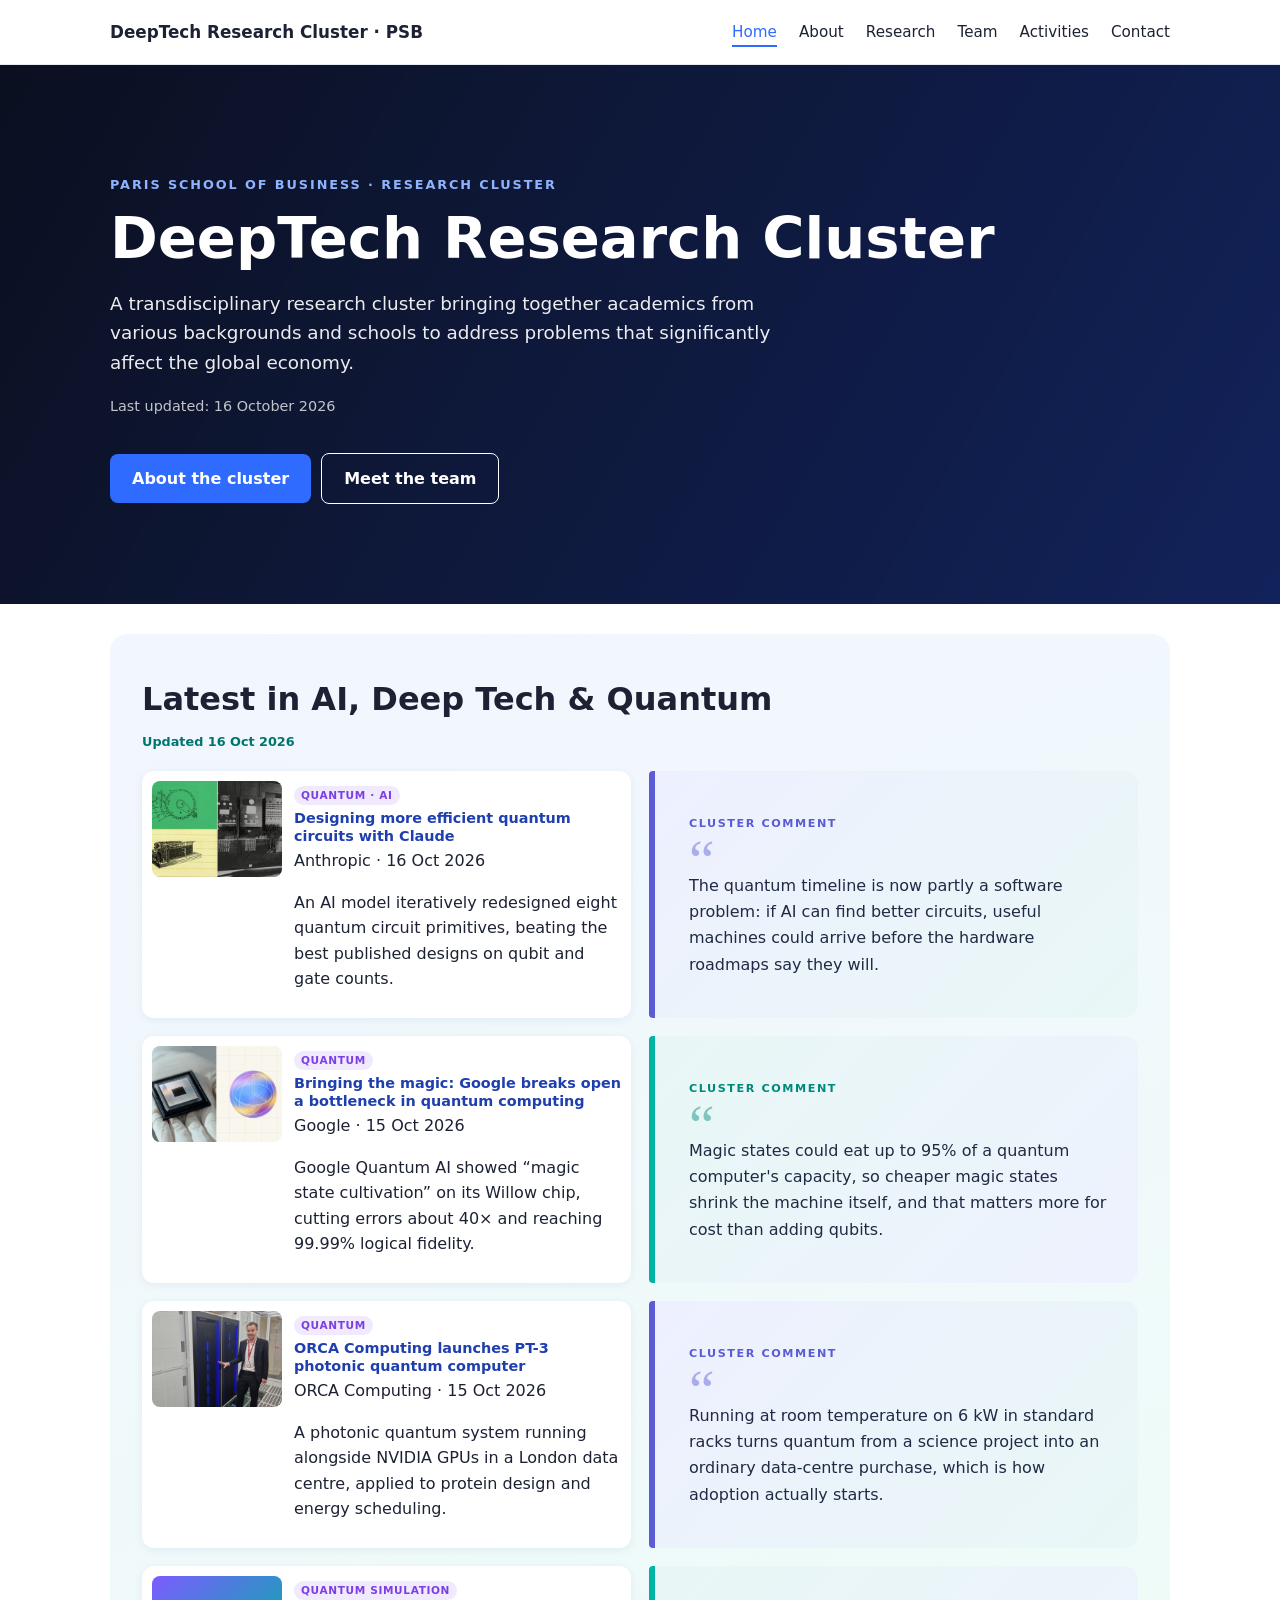
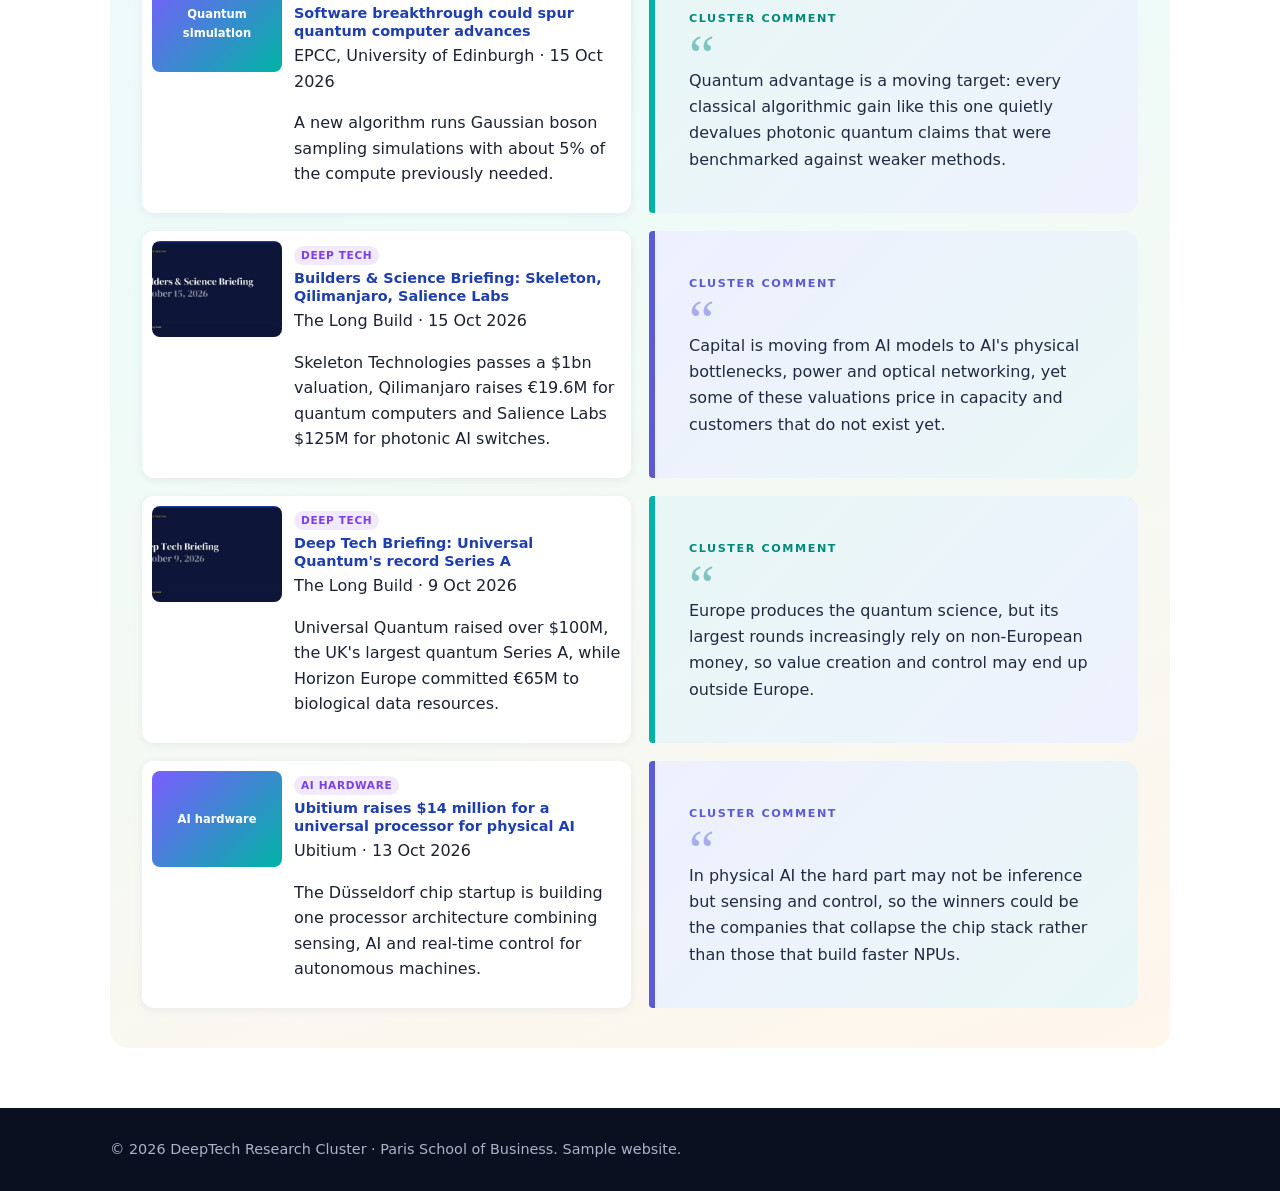
==== index.html @ eb5bcaa4 "Cluster Comments: one-sentence insights" ====
<!doctype html><html lang="en"><head><meta charset="utf-8"><meta name="viewport" content="width=device-width,initial-scale=1">
<title>DeepTech Research Cluster · Paris School of Business</title><meta name="description" content="DeepTech is a transdisciplinary research cluster at Paris School of Business focused on Computational Intelligence and Business Intelligence.">
<link rel="stylesheet" href="style.css?v=2"></head><body>
<header><nav class="wrap"><a href="index.html"><span class="brand">DeepTech Research Cluster · PSB</span></a><ul><li><a href="index.html" class="active" aria-current="page">Home</a></li><li><a href="about.html">About</a></li><li><a href="research.html">Research</a></li><li><a href="team.html">Team</a></li><li><a href="activities.html">Activities</a></li><li><a href="contact.html">Contact</a></li></ul></nav></header><section class="hero"><div class="wrap"><div class="eyebrow">Paris School of Business · Research Cluster</div><h1>DeepTech Research Cluster</h1>
<p>A transdisciplinary research cluster bringing together academics from various backgrounds and schools to address problems that significantly affect the global economy.</p>
<p class="updated">Last updated: 16 October 2026</p>
<a class="btn" href="about.html">About the cluster</a><a class="btn alt" href="team.html">Meet the team</a></div></section><div class="wrap"><main><section id="news" class="newsfull"><div><h2>Latest in AI, Deep Tech &amp; Quantum</h2><p class="side-updated">Updated 16 Oct 2026</p><div class="news-row"><div class="news-left"><a class="newscard" href="https://www.anthropic.com/research/designing-efficient-quantum-circuits" target="_blank" rel="noopener"><img class="thumb" src="assets/news/n1.jpg" alt="" loading="lazy"><div><span class="pill">Quantum · AI</span><h4>Designing more efficient quantum circuits with Claude</h4><div class="meta">Anthropic · 16 Oct 2026</div><p>An AI model iteratively redesigned eight quantum circuit primitives, beating the best published designs on qubit and gate counts.</p></div></a></div><div class="take"><span class="take-sign">Cluster Comment</span><span class="qmark">&ldquo;</span><p>The quantum timeline is now partly a software problem: if AI can find better circuits, useful machines could arrive before the hardware roadmaps say they will.</p></div></div><div class="news-row"><div class="news-left"><a class="newscard" href="https://blog.google/innovation-and-ai/models-and-research/quantum-computing/magic-state-cultivation-quantum-computing/" target="_blank" rel="noopener"><img class="thumb" src="assets/news/n2.jpg" alt="" loading="lazy"><div><span class="pill">Quantum</span><h4>Bringing the magic: Google breaks open a bottleneck in quantum computing</h4><div class="meta">Google · 15 Oct 2026</div><p>Google Quantum AI showed “magic state cultivation” on its Willow chip, cutting errors about 40× and reaching 99.99% logical fidelity.</p></div></a></div><div class="take"><span class="take-sign">Cluster Comment</span><span class="qmark">&ldquo;</span><p>Magic states could eat up to 95% of a quantum computer's capacity, so cheaper magic states shrink the machine itself, and that matters more for cost than adding qubits.</p></div></div><div class="news-row"><div class="news-left"><a class="newscard" href="https://orcacomputing.com/orca-computing-launches-pt-3-the-first-quantum-computer-built-for-commercial-quantum-advantage/" target="_blank" rel="noopener"><img class="thumb" src="assets/news/n3.jpg" alt="" loading="lazy"><div><span class="pill">Quantum</span><h4>ORCA Computing launches PT-3 photonic quantum computer</h4><div class="meta">ORCA Computing · 15 Oct 2026</div><p>A photonic quantum system running alongside NVIDIA GPUs in a London data centre, applied to protein design and energy scheduling.</p></div></a></div><div class="take"><span class="take-sign">Cluster Comment</span><span class="qmark">&ldquo;</span><p>Running at room temperature on 6 kW in standard racks turns quantum from a science project into an ordinary data-centre purchase, which is how adoption actually starts.</p></div></div><div class="news-row"><div class="news-left"><a class="newscard" href="https://www.epcc.ed.ac.uk/whats-happening/articles/software-breakthrough-could-spur-quantum-computer-advances" target="_blank" rel="noopener"><div class="thumb tagthumb">Quantum simulation</div><div><span class="pill">Quantum simulation</span><h4>Software breakthrough could spur quantum computer advances</h4><div class="meta">EPCC, University of Edinburgh · 15 Oct 2026</div><p>A new algorithm runs Gaussian boson sampling simulations with about 5% of the compute previously needed.</p></div></a></div><div class="take"><span class="take-sign">Cluster Comment</span><span class="qmark">&ldquo;</span><p>Quantum advantage is a moving target: every classical algorithmic gain like this one quietly devalues photonic quantum claims that were benchmarked against weaker methods.</p></div></div><div class="news-row"><div class="news-left"><a class="newscard" href="https://thelongbuild.eu/briefings/2026/10/15/builders-science-briefing" target="_blank" rel="noopener"><img class="thumb" src="assets/news/n5.jpg" alt="" loading="lazy"><div><span class="pill">Deep Tech</span><h4>Builders &amp; Science Briefing: Skeleton, Qilimanjaro, Salience Labs</h4><div class="meta">The Long Build · 15 Oct 2026</div><p>Skeleton Technologies passes a $1bn valuation, Qilimanjaro raises €19.6M for quantum computers and Salience Labs $125M for photonic AI switches.</p></div></a></div><div class="take"><span class="take-sign">Cluster Comment</span><span class="qmark">&ldquo;</span><p>Capital is moving from AI models to AI's physical bottlenecks, power and optical networking, yet some of these valuations price in capacity and customers that do not exist yet.</p></div></div><div class="news-row"><div class="news-left"><a class="newscard" href="https://thelongbuild.eu/briefings/2026/10/09/deep-tech-briefing" target="_blank" rel="noopener"><img class="thumb" src="assets/news/n6.jpg" alt="" loading="lazy"><div><span class="pill">Deep Tech</span><h4>Deep Tech Briefing: Universal Quantum's record Series A</h4><div class="meta">The Long Build · 9 Oct 2026</div><p>Universal Quantum raised over $100M, the UK's largest quantum Series A, while Horizon Europe committed €65M to biological data resources.</p></div></a></div><div class="take"><span class="take-sign">Cluster Comment</span><span class="qmark">&ldquo;</span><p>Europe produces the quantum science, but its largest rounds increasingly rely on non-European money, so value creation and control may end up outside Europe.</p></div></div><div class="news-row"><div class="news-left"><a class="newscard" href="https://www.ubitium.com/ubitium-raises-14-million-to-build-the-first-universal-processor-for-physical-ai/" target="_blank" rel="noopener"><div class="thumb tagthumb">AI hardware</div><div><span class="pill">AI hardware</span><h4>Ubitium raises $14 million for a universal processor for physical AI</h4><div class="meta">Ubitium · 13 Oct 2026</div><p>The Düsseldorf chip startup is building one processor architecture combining sensing, AI and real-time control for autonomous machines.</p></div></a></div><div class="take"><span class="take-sign">Cluster Comment</span><span class="qmark">&ldquo;</span><p>In physical AI the hard part may not be inference but sensing and control, so the winners could be the companies that collapse the chip stack rather than those that build faster NPUs.</p></div></div></div></section></main></div><footer><div class="wrap">© 2026 DeepTech Research Cluster · Paris School of Business. Sample website.</div></footer></body></html>
---- style.css ----
:root{--bg:#0b1020;--fg:#1c2233;--accent:#2f6bff;--accent2:#00b3a4;--muted:#5b6478;--card:#fff;--soft:#f3f6fb}
*{box-sizing:border-box}body{margin:0;font-family:Inter,system-ui,-apple-system,Segoe UI,Roboto,sans-serif;color:var(--fg);line-height:1.6;background:#fff}
a{color:var(--accent)}.wrap{max-width:1100px;margin:auto;padding:0 20px}
header{position:sticky;top:0;background:rgba(255,255,255,.95);backdrop-filter:blur(6px);border-bottom:1px solid #e6eaf2;z-index:10}
nav{display:flex;align-items:center;justify-content:space-between;height:64px}nav img{height:42px}
nav ul{display:flex;gap:22px;list-style:none;margin:0;padding:0}nav ul a{text-decoration:none;color:var(--fg);font-weight:500;font-size:.95rem}nav ul a:hover{color:var(--accent)}
.hero{background:linear-gradient(120deg,rgba(11,16,32,.88),rgba(20,40,110,.75)),#0b1020;color:#fff;padding:110px 0 100px}
.hero h1{font-size:clamp(2.2rem,5vw,3.6rem);margin:.2em 0;line-height:1.1}.hero p{max-width:680px;font-size:1.15rem;opacity:.92}
.eyebrow{text-transform:uppercase;letter-spacing:.15em;font-size:.8rem;color:#8fb3ff;font-weight:600}
.btn{display:inline-block;margin-top:20px;margin-right:10px;padding:12px 22px;border-radius:8px;background:var(--accent);color:#fff;text-decoration:none;font-weight:600}.btn.alt{background:transparent;border:1px solid #fff}
section{padding:80px 0}section.soft{background:var(--soft)}h2{font-size:2rem;margin:0 0 .4em}.lead{color:var(--muted);max-width:760px}
.grid{display:grid;gap:22px;grid-template-columns:repeat(auto-fit,minmax(260px,1fr));margin-top:30px}
.card{background:var(--card);border:1px solid #e6eaf2;border-radius:14px;padding:24px;box-shadow:0 2px 10px rgba(20,30,60,.04)}
.card h3{margin-top:0}.track{border-top:4px solid var(--accent)}.track.b{border-top-color:var(--accent2)}
.tags{display:flex;flex-wrap:wrap;gap:8px;margin-top:10px}.tags span{background:#eef3ff;color:#2848a8;padding:4px 10px;border-radius:99px;font-size:.85rem}.track.b .tags span{background:#e3f7f5;color:#00756b}
.person .role{color:var(--accent);font-weight:600;font-size:.92rem;margin:-6px 0 8px}.person p{font-size:.93rem;color:#3a4256;margin:0}
.avatar{width:54px;height:54px;border-radius:50%;background:linear-gradient(135deg,var(--accent),var(--accent2));color:#fff;display:grid;place-items:center;font-weight:700;margin-bottom:12px}
.ph{background:#fff7e0;border:1px dashed #e0a800;color:#7a5a00;padding:2px 8px;border-radius:6px;font-size:.85rem;font-weight:600}
.ph-box{background:#fffbea;border:1px dashed #e0a800;border-radius:14px;padding:24px}
footer{background:var(--bg);color:#aab3c8;padding:30px 0;font-size:.9rem}
@media(max-width:800px){nav ul{display:none}.hero{padding:70px 0}}

.layout{display:grid;grid-template-columns:minmax(0,1fr) 320px;gap:36px;align-items:start}
main section{padding:56px 0}main section.soft{background:none}main .grid{grid-template-columns:repeat(auto-fit,minmax(230px,1fr))}
.sidebar{position:sticky;top:84px;margin-top:56px}.side-inner{background:var(--bg);color:#dfe6f5;border-radius:14px;padding:22px;max-height:calc(100vh - 110px);overflow:auto}
.sidebar h2{font-size:1.15rem;color:#fff;border-bottom:2px solid var(--accent2);padding-bottom:10px}.news{list-style:none;padding:0;margin:0}
.news li{padding:12px 0;border-bottom:1px solid #263050}.news a{color:#8fb3ff;font-weight:600;text-decoration:none;font-size:.95rem}.news a:hover{text-decoration:underline}
.news .meta{font-size:.78rem;color:#7f8aa6;margin:3px 0}.news p{font-size:.85rem;margin:0;color:#c3cbe0}.note{font-size:.75rem;color:#7f8aa6}
@media(max-width:960px){.layout{grid-template-columns:1fr}.sidebar{position:static;margin:0 0 40px}.side-inner{max-height:none}}
.brand{font-weight:700;font-size:1.05rem;color:var(--fg)}nav a{text-decoration:none}
.hero .updated{font-size:.9rem;opacity:.75;margin-top:14px}.side-updated{font-size:.8rem;color:#8fe0d6;margin:-6px 0 6px;font-weight:600}.news .meta{color:#a9b4cf;font-weight:600}
nav ul a.active{color:var(--accent);border-bottom:2px solid var(--accent);padding-bottom:4px}.hero.small{padding:60px 0 50px}.hero.small h1{font-size:clamp(1.8rem,4vw,2.6rem)}a.card.link{text-decoration:none;color:inherit}a.card.link:hover{border-color:var(--accent)}

.home-layout{display:grid;grid-template-columns:minmax(0,1fr) 440px;gap:40px;align-items:start;padding-left:max(20px,calc((100vw - 1100px)/2))}
.home-layout .sidebar{margin-top:0;top:64px}.home-layout .side-inner{border-radius:0 0 0 18px;max-height:calc(100vh - 64px)}
.side-inner{background:linear-gradient(160deg,#f2f6ff,#eefbf8 60%,#fff6ec);color:var(--fg);border-left:1px solid #e1e7f3;padding:26px 24px}
.sidebar h2{color:#1c2233;border-bottom:3px solid;border-image:linear-gradient(90deg,var(--accent),var(--accent2),#ff8a3d) 1}
.side-updated{color:#00756b}.news li{border-bottom:none;padding:7px 0}
.newscard{display:grid;grid-template-columns:96px 1fr;gap:12px;background:#fff;border-radius:12px;padding:10px;box-shadow:0 2px 8px rgba(30,50,110,.07);text-decoration:none!important;color:inherit!important;transition:transform .15s}
.newscard:hover{transform:translateY(-2px);box-shadow:0 6px 16px rgba(30,50,110,.12)}
.thumb{width:96px;height:72px;object-fit:cover;border-radius:8px}.tagthumb{display:grid;place-items:center;text-align:center;font-size:.72rem;font-weight:700;color:#fff;background:linear-gradient(135deg,#7b5cff,#00b3a4);padding:4px}
.news li:nth-child(odd) .tagthumb{background:linear-gradient(135deg,#ff8a3d,#ff4f7b)}
.newscard h4{margin:2px 0;font-size:.9rem;line-height:1.3;color:#1f3fae}.news .meta{color:#5b6478;font-size:.76rem}.news p{color:#3a4256;font-size:.82rem}
.pill{display:inline-block;font-size:.66rem;font-weight:700;text-transform:uppercase;letter-spacing:.06em;color:#7b3fe4;background:#f1eaff;padding:1px 7px;border-radius:99px}
.photo{width:84px;height:84px;border-radius:50%;object-fit:cover;margin-bottom:12px;border:3px solid #eef3ff}
.person .inst{color:var(--muted);font-size:.9rem}.person .email{display:inline-block;margin-top:8px;font-size:.88rem}
@media(max-width:960px){.home-layout{grid-template-columns:1fr;padding:0 20px}.home-layout .side-inner{border-radius:14px}}
#vision{padding-top:10px}.pillars{display:grid;grid-template-columns:repeat(auto-fit,minmax(200px,1fr));gap:18px;margin-top:26px}
.pillar{background:linear-gradient(160deg,#fff,#f4f7ff);border:1px solid #e3e9f6;border-radius:14px;padding:20px;position:relative;overflow:hidden}
.pillar:before{content:"";position:absolute;left:0;top:0;height:4px;width:100%;background:linear-gradient(90deg,var(--accent),var(--accent2))}
.pillar:nth-child(2):before{background:linear-gradient(90deg,var(--accent2),#7bd88f)}.pillar:nth-child(3):before{background:linear-gradient(90deg,#7b5cff,var(--accent))}.pillar:nth-child(4):before{background:linear-gradient(90deg,#ff8a3d,#ff4f7b)}
.ico{display:grid;place-items:center;width:42px;height:42px;border-radius:12px;background:#eef3ff;color:var(--accent);font-size:1.3rem;margin-bottom:10px}
.pillar h4{margin:0 0 6px;font-size:1rem}.pillar p{margin:0;font-size:.9rem;color:#4a5368}

.pillars{grid-template-columns:repeat(4,1fr);gap:14px}.pillar{padding:16px}.ico{width:34px;height:34px;font-size:1.05rem;margin-bottom:8px}.pillar p{font-size:.85rem}
.newsfull{background:linear-gradient(160deg,#f2f6ff,#eefbf8 55%,#fff6ec);border-radius:18px;padding:40px 32px!important;margin:30px 0 60px}
.news-row{display:grid;grid-template-columns:1fr 1fr;gap:18px;margin-top:18px;align-items:stretch}
.news-left .newscard{height:100%;grid-template-columns:130px 1fr}.news-left .thumb{width:130px;height:96px}
.take{background:#fff;border-left:4px solid #ff8a3d;border-radius:12px;padding:16px 18px;box-shadow:0 2px 8px rgba(30,50,110,.06)}
.news-row:nth-child(even) .take{border-left-color:var(--accent2)}
.take-label{display:inline-block;font-size:.7rem;font-weight:700;text-transform:uppercase;letter-spacing:.06em;color:#c25a12;background:#fff1e6;padding:2px 8px;border-radius:99px}
.take p{margin:8px 0 0;font-size:.9rem;font-style:italic;color:#3a4256}
@media(max-width:900px){.pillars{grid-template-columns:1fr 1fr}.news-row{grid-template-columns:1fr}.newsfull{padding:28px 16px!important}}
@media(max-width:520px){.pillars{grid-template-columns:1fr}.news-left .newscard{grid-template-columns:90px 1fr}.news-left .thumb{width:90px;height:70px}}

.take{position:relative;background:linear-gradient(150deg,#12204f,#1b3a8f);color:#e8eeff;border-left:none;border-radius:14px;padding:22px 22px 18px 26px;box-shadow:0 6px 18px rgba(18,32,79,.25);overflow:hidden}
.news-row:nth-child(even) .take{background:linear-gradient(150deg,#0f3d4a,#13707a)}
.take:before{content:"\201C";position:absolute;right:14px;top:-18px;font-size:7rem;font-family:Georgia,serif;color:rgba(255,255,255,.14);line-height:1}
.take-badge{display:inline-flex;align-items:center;gap:8px;font-size:.72rem;font-weight:700;text-transform:uppercase;letter-spacing:.07em;color:#ffd3a8}
.take-badge .dot{display:grid;place-items:center;width:24px;height:24px;border-radius:50%;background:linear-gradient(135deg,#ff8a3d,#ff4f7b);color:#fff;font-size:.62rem;letter-spacing:0}
.take p{color:#e8eeff;font-family:Georgia,"Times New Roman",serif;font-size:.95rem;line-height:1.55;position:relative}

.take,.news-row:nth-child(even) .take{background:linear-gradient(135deg,#eef0ff,#e9f7f6);color:#26304a;border-left:6px solid #5b5bd6;border-radius:4px 14px 14px 4px;box-shadow:none;padding:26px 30px 22px 34px;display:flex;flex-direction:column;justify-content:center}
.news-row:nth-child(even) .take{border-left-color:var(--accent2);background:linear-gradient(135deg,#e8f7f5,#eef2ff)}
.take:before{content:none}
.qmark{font-family:Georgia,serif;font-size:3.6rem;line-height:.6;color:#5b5bd6;opacity:.45;height:24px;margin-bottom:6px}
.news-row:nth-child(even) .qmark,.news-row:nth-child(even) .take-sign{color:#00897b}
.take p{color:#26304a;font-family:Georgia,"Times New Roman",serif;font-style:italic;font-size:1.05rem;line-height:1.6;margin:0}
.take-sign{margin-top:12px;font-size:.7rem;font-weight:700;letter-spacing:.14em;text-transform:uppercase;color:#5b5bd6}
.take-sign{margin:0 0 10px}
.take p{font-family:Inter,system-ui,-apple-system,Segoe UI,Roboto,sans-serif !important;font-style:normal !important;font-size:1rem !important;line-height:1.65 !important;color:#1f2a44 !important;font-weight:450}
.take p{font-style:normal}
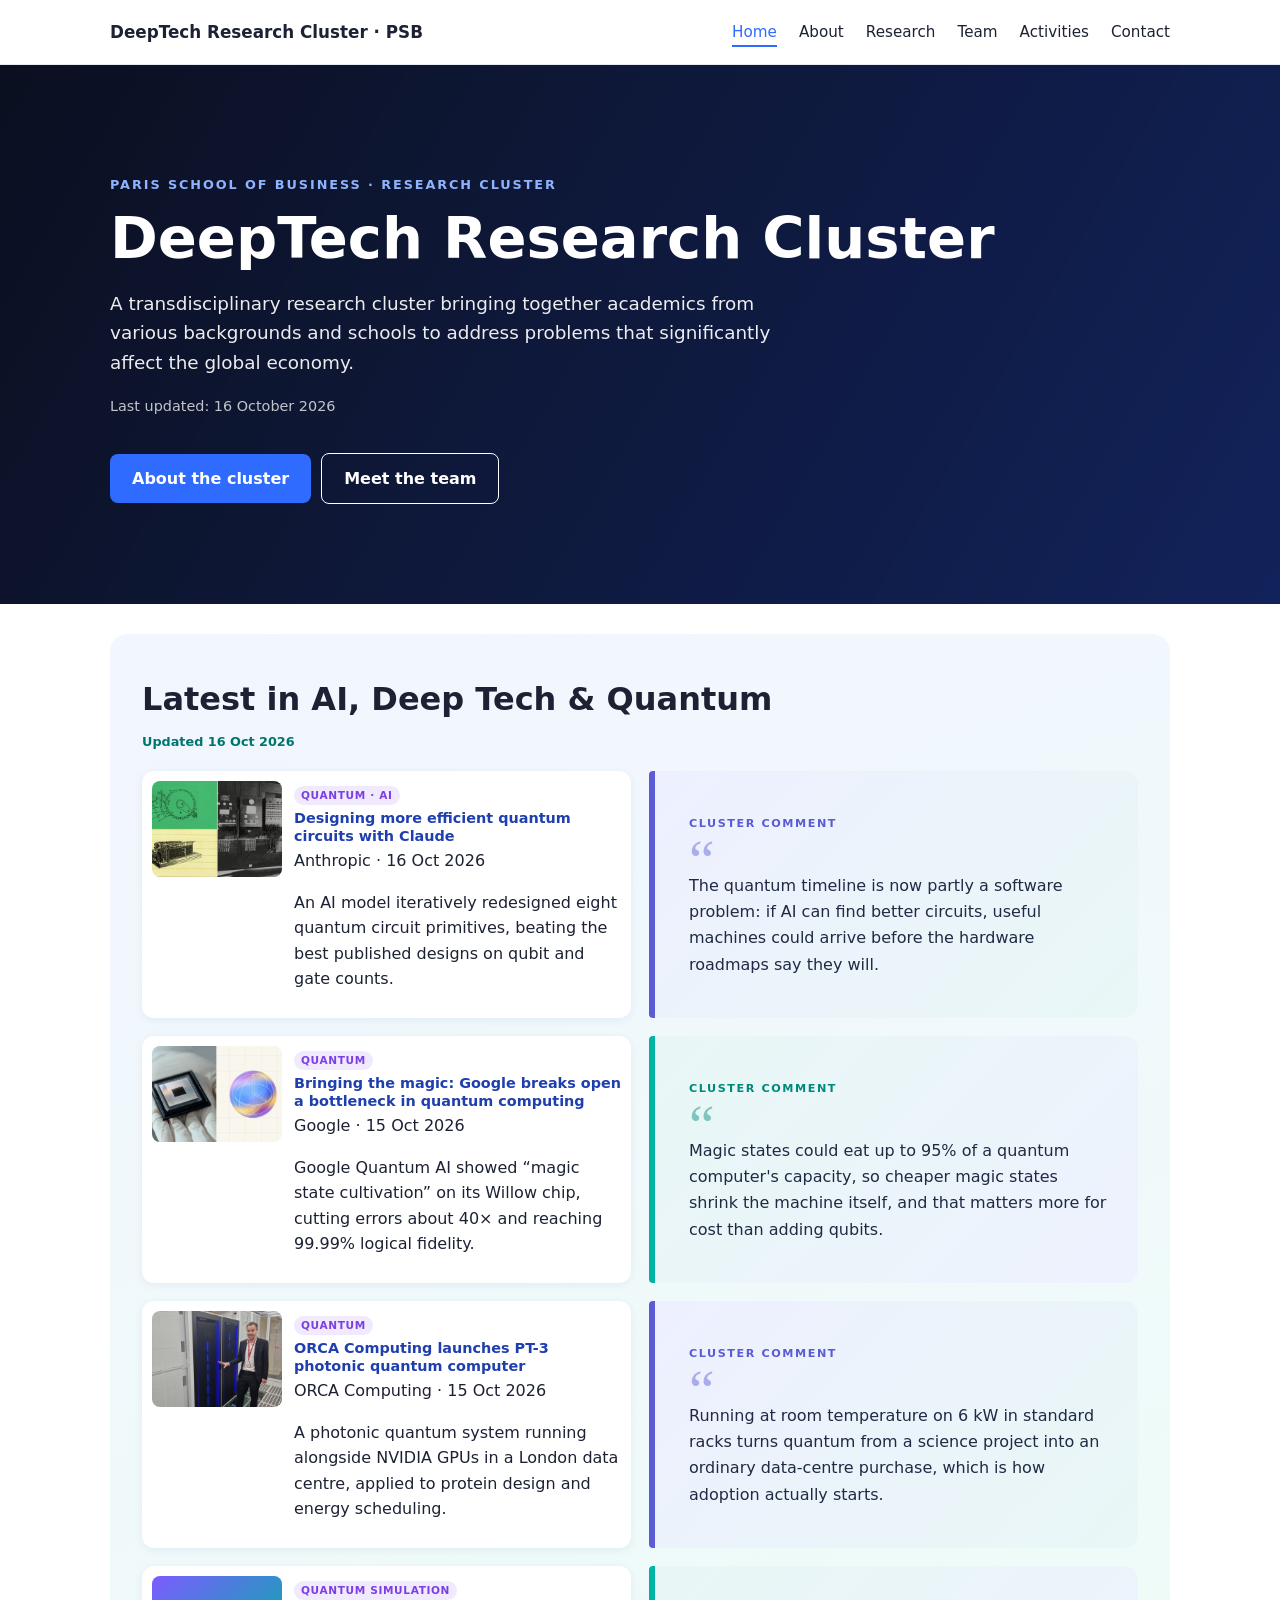
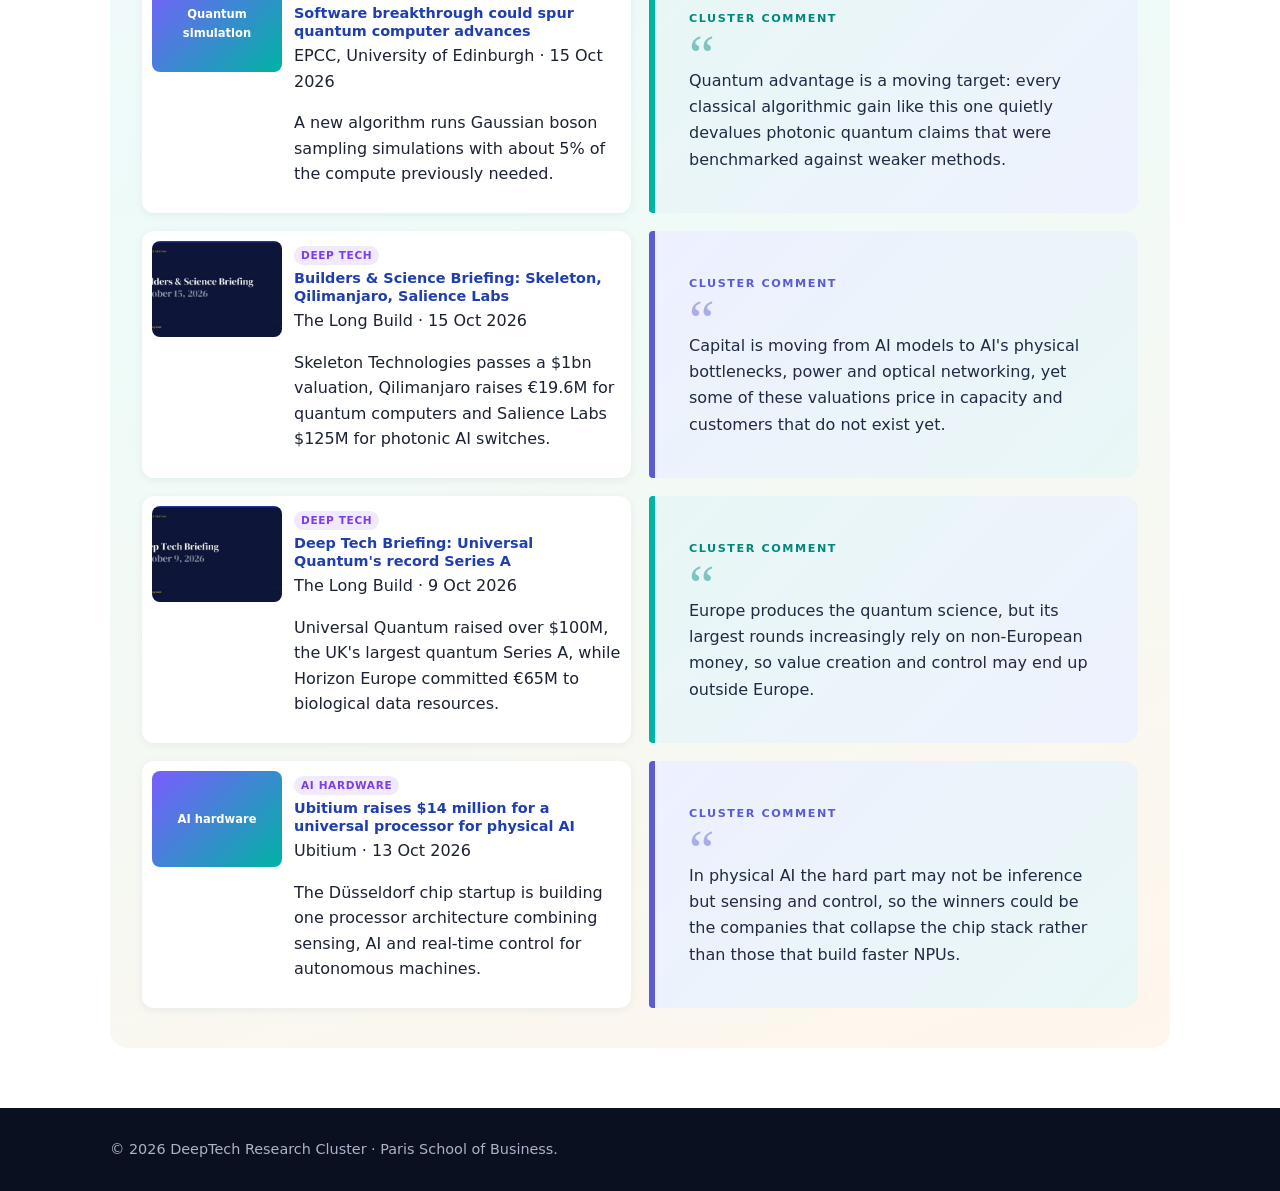
==== commit e5c95ea8: "Remove sample label" ====
--- a/index.html
+++ b/index.html
@@ -4,4 +4,4 @@
 <header><nav class="wrap"><a href="index.html"><span class="brand">DeepTech Research Cluster · PSB</span></a><ul><li><a href="index.html" class="active" aria-current="page">Home</a></li><li><a href="about.html">About</a></li><li><a href="research.html">Research</a></li><li><a href="team.html">Team</a></li><li><a href="activities.html">Activities</a></li><li><a href="contact.html">Contact</a></li></ul></nav></header><section class="hero"><div class="wrap"><div class="eyebrow">Paris School of Business · Research Cluster</div><h1>DeepTech Research Cluster</h1>
 <p>A transdisciplinary research cluster bringing together academics from various backgrounds and schools to address problems that significantly affect the global economy.</p>
 <p class="updated">Last updated: 16 October 2026</p>
-<a class="btn" href="about.html">About the cluster</a><a class="btn alt" href="team.html">Meet the team</a></div></section><div class="wrap"><main><section id="news" class="newsfull"><div><h2>Latest in AI, Deep Tech &amp; Quantum</h2><p class="side-updated">Updated 16 Oct 2026</p><div class="news-row"><div class="news-left"><a class="newscard" href="https://www.anthropic.com/research/designing-efficient-quantum-circuits" target="_blank" rel="noopener"><img class="thumb" src="assets/news/n1.jpg" alt="" loading="lazy"><div><span class="pill">Quantum · AI</span><h4>Designing more efficient quantum circuits with Claude</h4><div class="meta">Anthropic · 16 Oct 2026</div><p>An AI model iteratively redesigned eight quantum circuit primitives, beating the best published designs on qubit and gate counts.</p></div></a></div><div class="take"><span class="take-sign">Cluster Comment</span><span class="qmark">&ldquo;</span><p>The quantum timeline is now partly a software problem: if AI can find better circuits, useful machines could arrive before the hardware roadmaps say they will.</p></div></div><div class="news-row"><div class="news-left"><a class="newscard" href="https://blog.google/innovation-and-ai/models-and-research/quantum-computing/magic-state-cultivation-quantum-computing/" target="_blank" rel="noopener"><img class="thumb" src="assets/news/n2.jpg" alt="" loading="lazy"><div><span class="pill">Quantum</span><h4>Bringing the magic: Google breaks open a bottleneck in quantum computing</h4><div class="meta">Google · 15 Oct 2026</div><p>Google Quantum AI showed “magic state cultivation” on its Willow chip, cutting errors about 40× and reaching 99.99% logical fidelity.</p></div></a></div><div class="take"><span class="take-sign">Cluster Comment</span><span class="qmark">&ldquo;</span><p>Magic states could eat up to 95% of a quantum computer's capacity, so cheaper magic states shrink the machine itself, and that matters more for cost than adding qubits.</p></div></div><div class="news-row"><div class="news-left"><a class="newscard" href="https://orcacomputing.com/orca-computing-launches-pt-3-the-first-quantum-computer-built-for-commercial-quantum-advantage/" target="_blank" rel="noopener"><img class="thumb" src="assets/news/n3.jpg" alt="" loading="lazy"><div><span class="pill">Quantum</span><h4>ORCA Computing launches PT-3 photonic quantum computer</h4><div class="meta">ORCA Computing · 15 Oct 2026</div><p>A photonic quantum system running alongside NVIDIA GPUs in a London data centre, applied to protein design and energy scheduling.</p></div></a></div><div class="take"><span class="take-sign">Cluster Comment</span><span class="qmark">&ldquo;</span><p>Running at room temperature on 6 kW in standard racks turns quantum from a science project into an ordinary data-centre purchase, which is how adoption actually starts.</p></div></div><div class="news-row"><div class="news-left"><a class="newscard" href="https://www.epcc.ed.ac.uk/whats-happening/articles/software-breakthrough-could-spur-quantum-computer-advances" target="_blank" rel="noopener"><div class="thumb tagthumb">Quantum simulation</div><div><span class="pill">Quantum simulation</span><h4>Software breakthrough could spur quantum computer advances</h4><div class="meta">EPCC, University of Edinburgh · 15 Oct 2026</div><p>A new algorithm runs Gaussian boson sampling simulations with about 5% of the compute previously needed.</p></div></a></div><div class="take"><span class="take-sign">Cluster Comment</span><span class="qmark">&ldquo;</span><p>Quantum advantage is a moving target: every classical algorithmic gain like this one quietly devalues photonic quantum claims that were benchmarked against weaker methods.</p></div></div><div class="news-row"><div class="news-left"><a class="newscard" href="https://thelongbuild.eu/briefings/2026/10/15/builders-science-briefing" target="_blank" rel="noopener"><img class="thumb" src="assets/news/n5.jpg" alt="" loading="lazy"><div><span class="pill">Deep Tech</span><h4>Builders &amp; Science Briefing: Skeleton, Qilimanjaro, Salience Labs</h4><div class="meta">The Long Build · 15 Oct 2026</div><p>Skeleton Technologies passes a $1bn valuation, Qilimanjaro raises €19.6M for quantum computers and Salience Labs $125M for photonic AI switches.</p></div></a></div><div class="take"><span class="take-sign">Cluster Comment</span><span class="qmark">&ldquo;</span><p>Capital is moving from AI models to AI's physical bottlenecks, power and optical networking, yet some of these valuations price in capacity and customers that do not exist yet.</p></div></div><div class="news-row"><div class="news-left"><a class="newscard" href="https://thelongbuild.eu/briefings/2026/10/09/deep-tech-briefing" target="_blank" rel="noopener"><img class="thumb" src="assets/news/n6.jpg" alt="" loading="lazy"><div><span class="pill">Deep Tech</span><h4>Deep Tech Briefing: Universal Quantum's record Series A</h4><div class="meta">The Long Build · 9 Oct 2026</div><p>Universal Quantum raised over $100M, the UK's largest quantum Series A, while Horizon Europe committed €65M to biological data resources.</p></div></a></div><div class="take"><span class="take-sign">Cluster Comment</span><span class="qmark">&ldquo;</span><p>Europe produces the quantum science, but its largest rounds increasingly rely on non-European money, so value creation and control may end up outside Europe.</p></div></div><div class="news-row"><div class="news-left"><a class="newscard" href="https://www.ubitium.com/ubitium-raises-14-million-to-build-the-first-universal-processor-for-physical-ai/" target="_blank" rel="noopener"><div class="thumb tagthumb">AI hardware</div><div><span class="pill">AI hardware</span><h4>Ubitium raises $14 million for a universal processor for physical AI</h4><div class="meta">Ubitium · 13 Oct 2026</div><p>The Düsseldorf chip startup is building one processor architecture combining sensing, AI and real-time control for autonomous machines.</p></div></a></div><div class="take"><span class="take-sign">Cluster Comment</span><span class="qmark">&ldquo;</span><p>In physical AI the hard part may not be inference but sensing and control, so the winners could be the companies that collapse the chip stack rather than those that build faster NPUs.</p></div></div></div></section></main></div><footer><div class="wrap">© 2026 DeepTech Research Cluster · Paris School of Business. Sample website.</div></footer></body></html>+<a class="btn" href="about.html">About the cluster</a><a class="btn alt" href="team.html">Meet the team</a></div></section><div class="wrap"><main><section id="news" class="newsfull"><div><h2>Latest in AI, Deep Tech &amp; Quantum</h2><p class="side-updated">Updated 16 Oct 2026</p><div class="news-row"><div class="news-left"><a class="newscard" href="https://www.anthropic.com/research/designing-efficient-quantum-circuits" target="_blank" rel="noopener"><img class="thumb" src="assets/news/n1.jpg" alt="" loading="lazy"><div><span class="pill">Quantum · AI</span><h4>Designing more efficient quantum circuits with Claude</h4><div class="meta">Anthropic · 16 Oct 2026</div><p>An AI model iteratively redesigned eight quantum circuit primitives, beating the best published designs on qubit and gate counts.</p></div></a></div><div class="take"><span class="take-sign">Cluster Comment</span><span class="qmark">&ldquo;</span><p>The quantum timeline is now partly a software problem: if AI can find better circuits, useful machines could arrive before the hardware roadmaps say they will.</p></div></div><div class="news-row"><div class="news-left"><a class="newscard" href="https://blog.google/innovation-and-ai/models-and-research/quantum-computing/magic-state-cultivation-quantum-computing/" target="_blank" rel="noopener"><img class="thumb" src="assets/news/n2.jpg" alt="" loading="lazy"><div><span class="pill">Quantum</span><h4>Bringing the magic: Google breaks open a bottleneck in quantum computing</h4><div class="meta">Google · 15 Oct 2026</div><p>Google Quantum AI showed “magic state cultivation” on its Willow chip, cutting errors about 40× and reaching 99.99% logical fidelity.</p></div></a></div><div class="take"><span class="take-sign">Cluster Comment</span><span class="qmark">&ldquo;</span><p>Magic states could eat up to 95% of a quantum computer's capacity, so cheaper magic states shrink the machine itself, and that matters more for cost than adding qubits.</p></div></div><div class="news-row"><div class="news-left"><a class="newscard" href="https://orcacomputing.com/orca-computing-launches-pt-3-the-first-quantum-computer-built-for-commercial-quantum-advantage/" target="_blank" rel="noopener"><img class="thumb" src="assets/news/n3.jpg" alt="" loading="lazy"><div><span class="pill">Quantum</span><h4>ORCA Computing launches PT-3 photonic quantum computer</h4><div class="meta">ORCA Computing · 15 Oct 2026</div><p>A photonic quantum system running alongside NVIDIA GPUs in a London data centre, applied to protein design and energy scheduling.</p></div></a></div><div class="take"><span class="take-sign">Cluster Comment</span><span class="qmark">&ldquo;</span><p>Running at room temperature on 6 kW in standard racks turns quantum from a science project into an ordinary data-centre purchase, which is how adoption actually starts.</p></div></div><div class="news-row"><div class="news-left"><a class="newscard" href="https://www.epcc.ed.ac.uk/whats-happening/articles/software-breakthrough-could-spur-quantum-computer-advances" target="_blank" rel="noopener"><div class="thumb tagthumb">Quantum simulation</div><div><span class="pill">Quantum simulation</span><h4>Software breakthrough could spur quantum computer advances</h4><div class="meta">EPCC, University of Edinburgh · 15 Oct 2026</div><p>A new algorithm runs Gaussian boson sampling simulations with about 5% of the compute previously needed.</p></div></a></div><div class="take"><span class="take-sign">Cluster Comment</span><span class="qmark">&ldquo;</span><p>Quantum advantage is a moving target: every classical algorithmic gain like this one quietly devalues photonic quantum claims that were benchmarked against weaker methods.</p></div></div><div class="news-row"><div class="news-left"><a class="newscard" href="https://thelongbuild.eu/briefings/2026/10/15/builders-science-briefing" target="_blank" rel="noopener"><img class="thumb" src="assets/news/n5.jpg" alt="" loading="lazy"><div><span class="pill">Deep Tech</span><h4>Builders &amp; Science Briefing: Skeleton, Qilimanjaro, Salience Labs</h4><div class="meta">The Long Build · 15 Oct 2026</div><p>Skeleton Technologies passes a $1bn valuation, Qilimanjaro raises €19.6M for quantum computers and Salience Labs $125M for photonic AI switches.</p></div></a></div><div class="take"><span class="take-sign">Cluster Comment</span><span class="qmark">&ldquo;</span><p>Capital is moving from AI models to AI's physical bottlenecks, power and optical networking, yet some of these valuations price in capacity and customers that do not exist yet.</p></div></div><div class="news-row"><div class="news-left"><a class="newscard" href="https://thelongbuild.eu/briefings/2026/10/09/deep-tech-briefing" target="_blank" rel="noopener"><img class="thumb" src="assets/news/n6.jpg" alt="" loading="lazy"><div><span class="pill">Deep Tech</span><h4>Deep Tech Briefing: Universal Quantum's record Series A</h4><div class="meta">The Long Build · 9 Oct 2026</div><p>Universal Quantum raised over $100M, the UK's largest quantum Series A, while Horizon Europe committed €65M to biological data resources.</p></div></a></div><div class="take"><span class="take-sign">Cluster Comment</span><span class="qmark">&ldquo;</span><p>Europe produces the quantum science, but its largest rounds increasingly rely on non-European money, so value creation and control may end up outside Europe.</p></div></div><div class="news-row"><div class="news-left"><a class="newscard" href="https://www.ubitium.com/ubitium-raises-14-million-to-build-the-first-universal-processor-for-physical-ai/" target="_blank" rel="noopener"><div class="thumb tagthumb">AI hardware</div><div><span class="pill">AI hardware</span><h4>Ubitium raises $14 million for a universal processor for physical AI</h4><div class="meta">Ubitium · 13 Oct 2026</div><p>The Düsseldorf chip startup is building one processor architecture combining sensing, AI and real-time control for autonomous machines.</p></div></a></div><div class="take"><span class="take-sign">Cluster Comment</span><span class="qmark">&ldquo;</span><p>In physical AI the hard part may not be inference but sensing and control, so the winners could be the companies that collapse the chip stack rather than those that build faster NPUs.</p></div></div></div></section></main></div><footer><div class="wrap">© 2026 DeepTech Research Cluster · Paris School of Business.</div></footer></body></html>
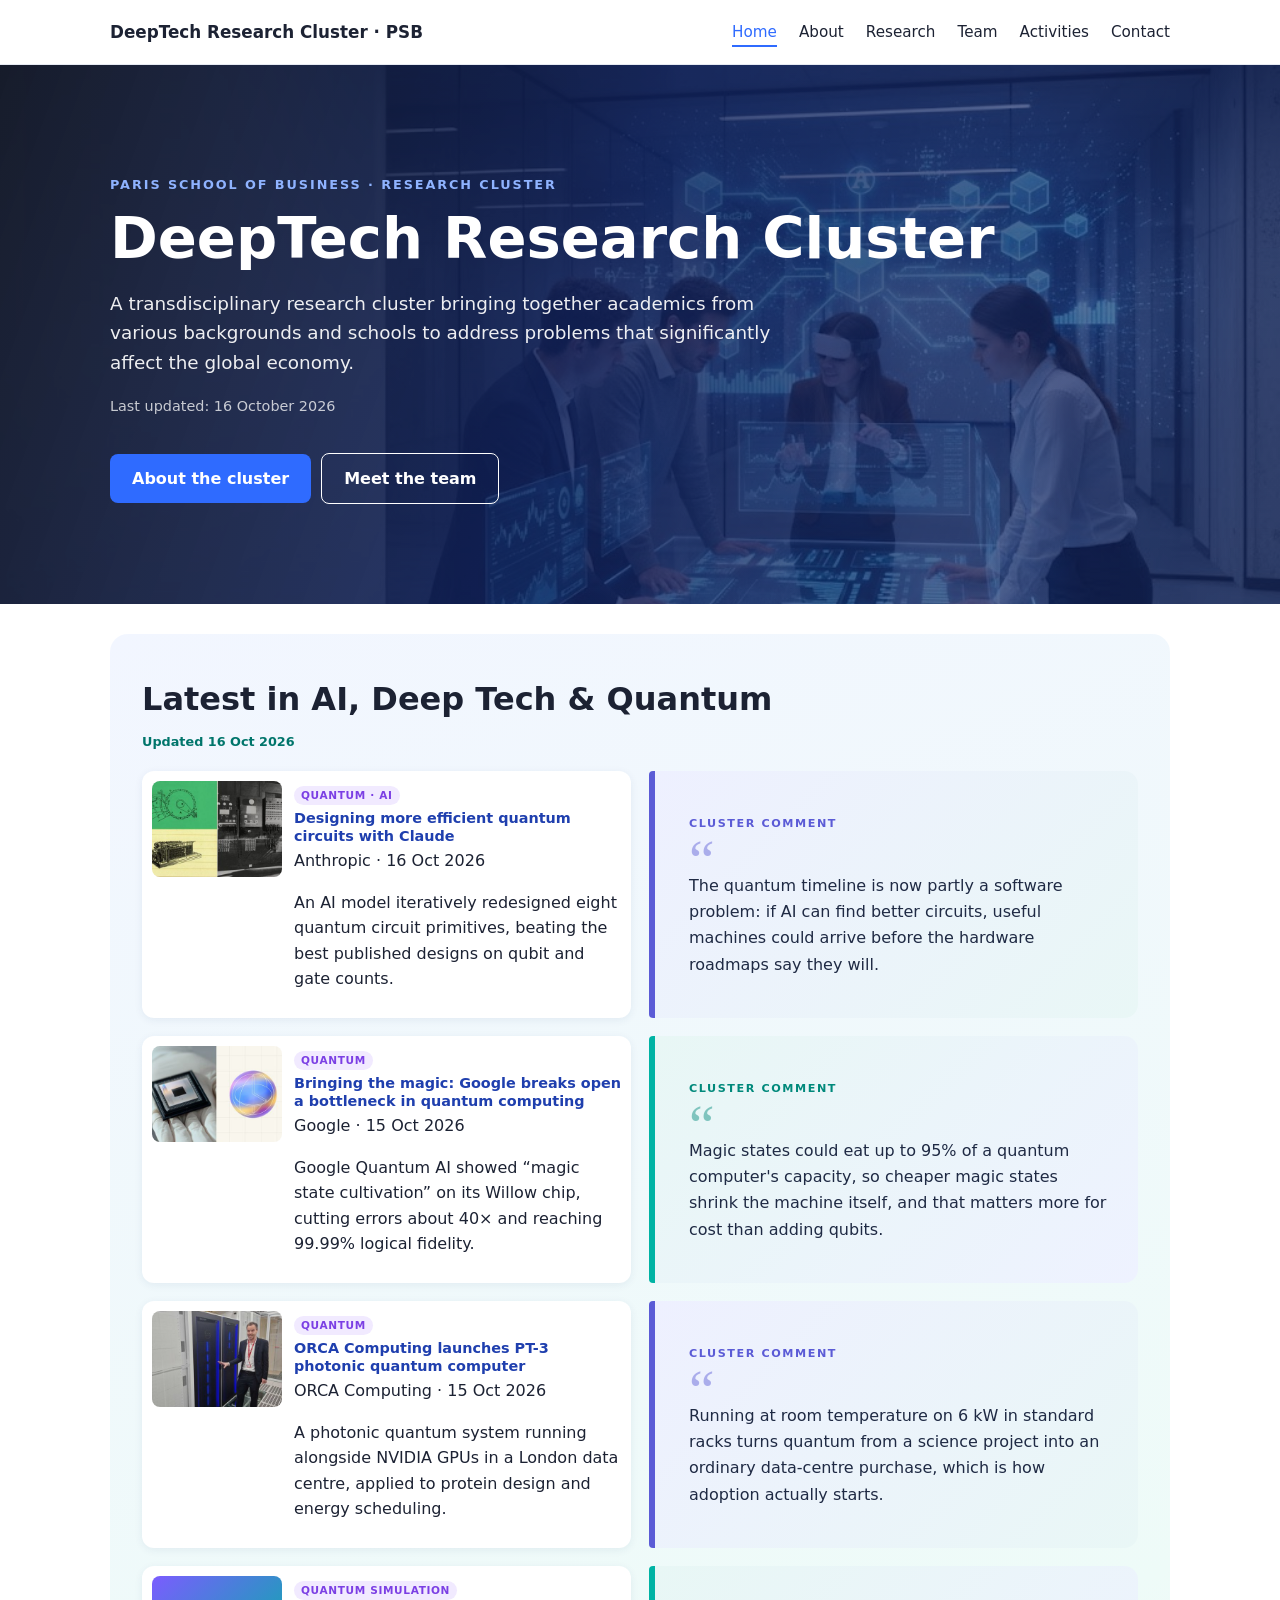
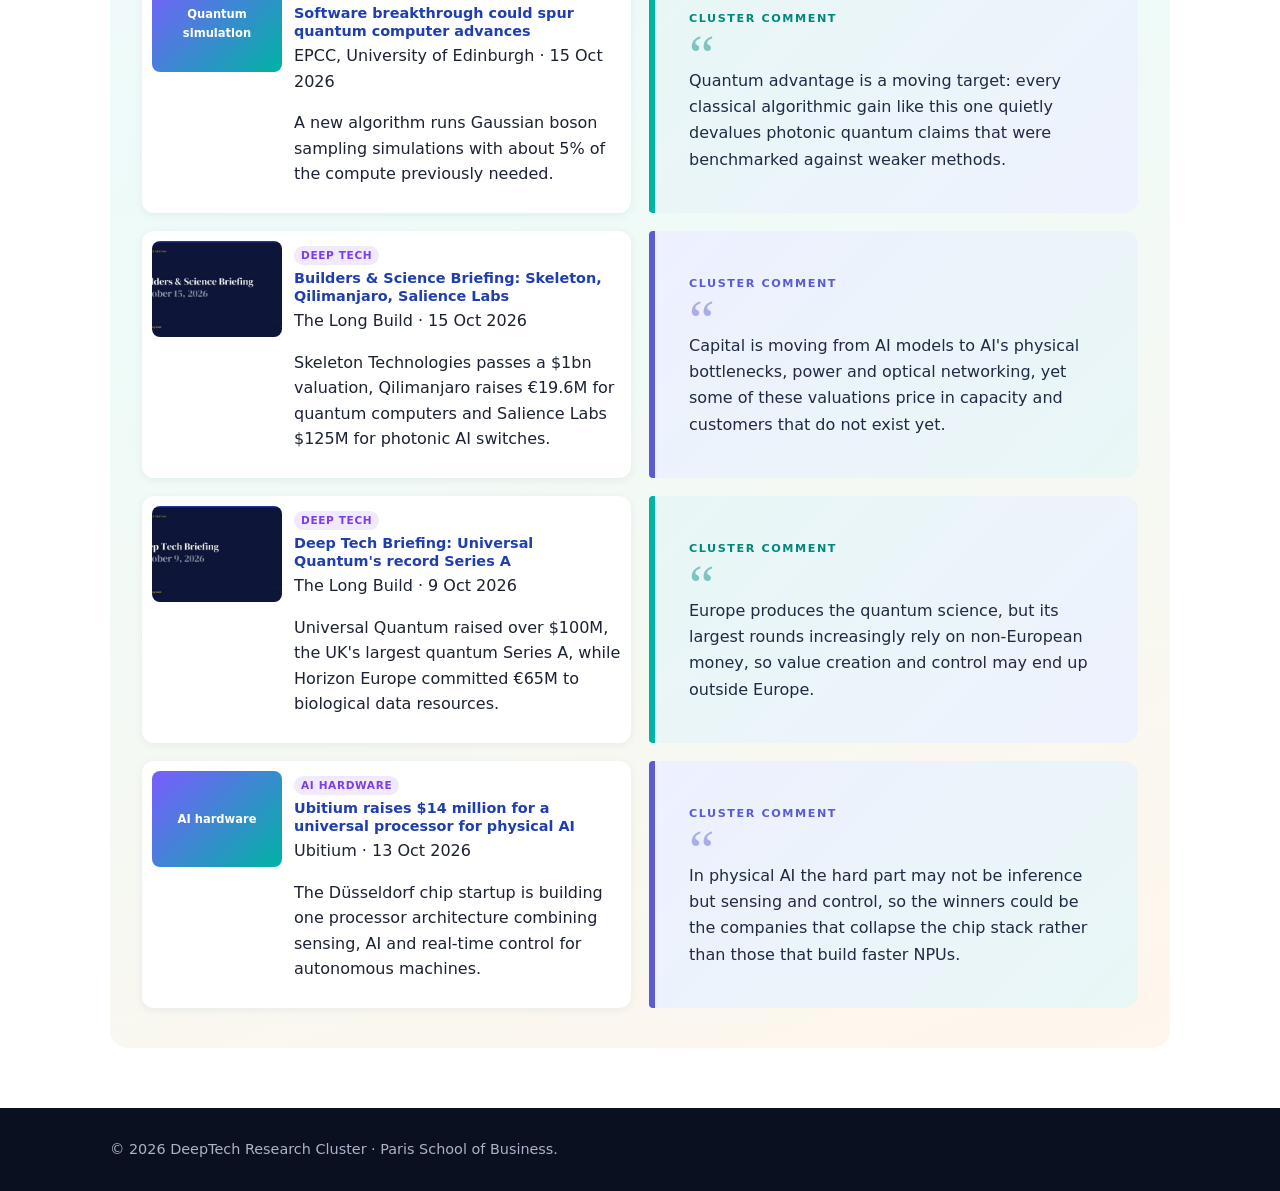
==== commit a492e380: "Hero: restore photo without lab text, dark-blue overlay" ====
--- a/index.html
+++ b/index.html
@@ -1,6 +1,6 @@
 <!doctype html><html lang="en"><head><meta charset="utf-8"><meta name="viewport" content="width=device-width,initial-scale=1">
 <title>DeepTech Research Cluster · Paris School of Business</title><meta name="description" content="DeepTech is a transdisciplinary research cluster at Paris School of Business focused on Computational Intelligence and Business Intelligence.">
-<link rel="stylesheet" href="style.css?v=2"></head><body>
+<link rel="stylesheet" href="style.css?v=3"></head><body>
 <header><nav class="wrap"><a href="index.html"><span class="brand">DeepTech Research Cluster · PSB</span></a><ul><li><a href="index.html" class="active" aria-current="page">Home</a></li><li><a href="about.html">About</a></li><li><a href="research.html">Research</a></li><li><a href="team.html">Team</a></li><li><a href="activities.html">Activities</a></li><li><a href="contact.html">Contact</a></li></ul></nav></header><section class="hero"><div class="wrap"><div class="eyebrow">Paris School of Business · Research Cluster</div><h1>DeepTech Research Cluster</h1>
 <p>A transdisciplinary research cluster bringing together academics from various backgrounds and schools to address problems that significantly affect the global economy.</p>
 <p class="updated">Last updated: 16 October 2026</p>
--- a/style.css
+++ b/style.css
@@ -80,3 +80,4 @@
 .take-sign{margin:0 0 10px}
 .take p{font-family:Inter,system-ui,-apple-system,Segoe UI,Roboto,sans-serif !important;font-style:normal !important;font-size:1rem !important;line-height:1.65 !important;color:#1f2a44 !important;font-weight:450}
 .take p{font-style:normal}
+.hero{background:linear-gradient(110deg,rgba(11,16,32,.92) 0%,rgba(16,32,90,.82) 45%,rgba(20,40,110,.55) 100%),url(assets/hero-clean.jpg) center 40%/cover}
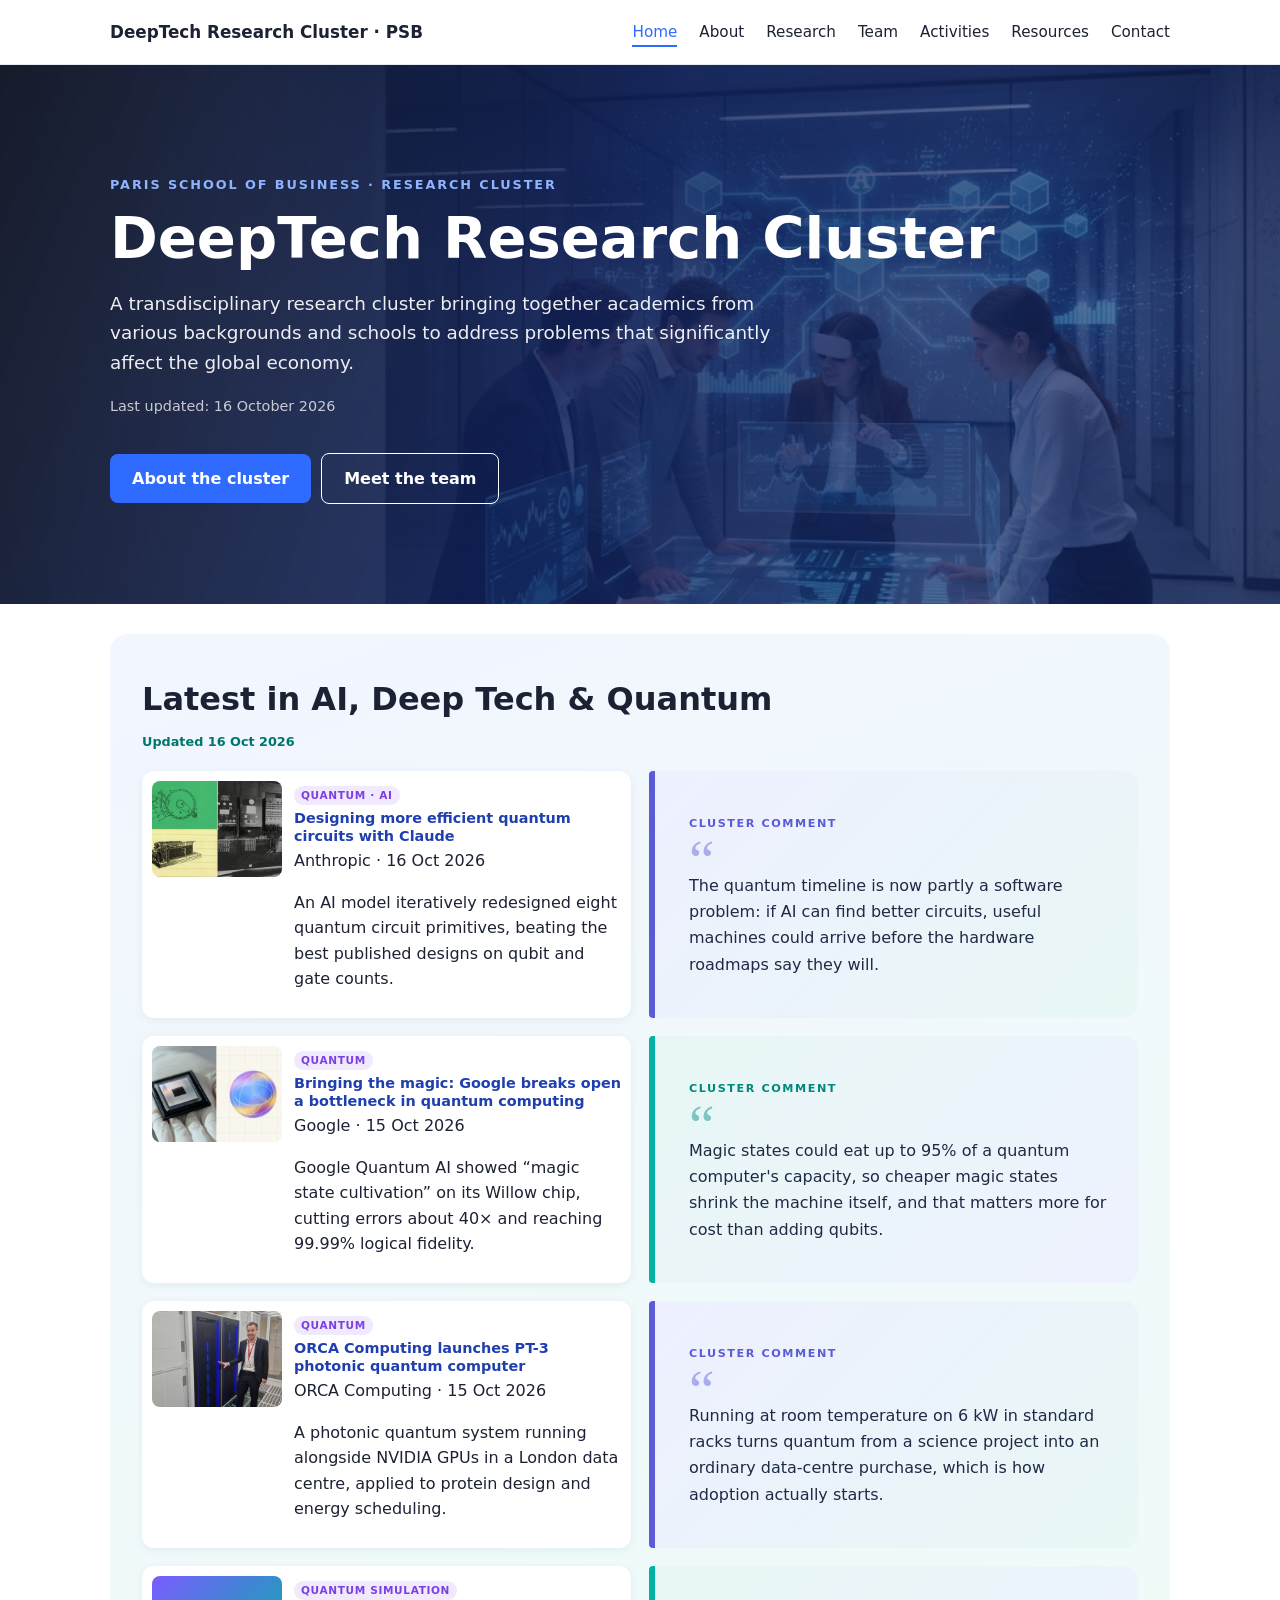
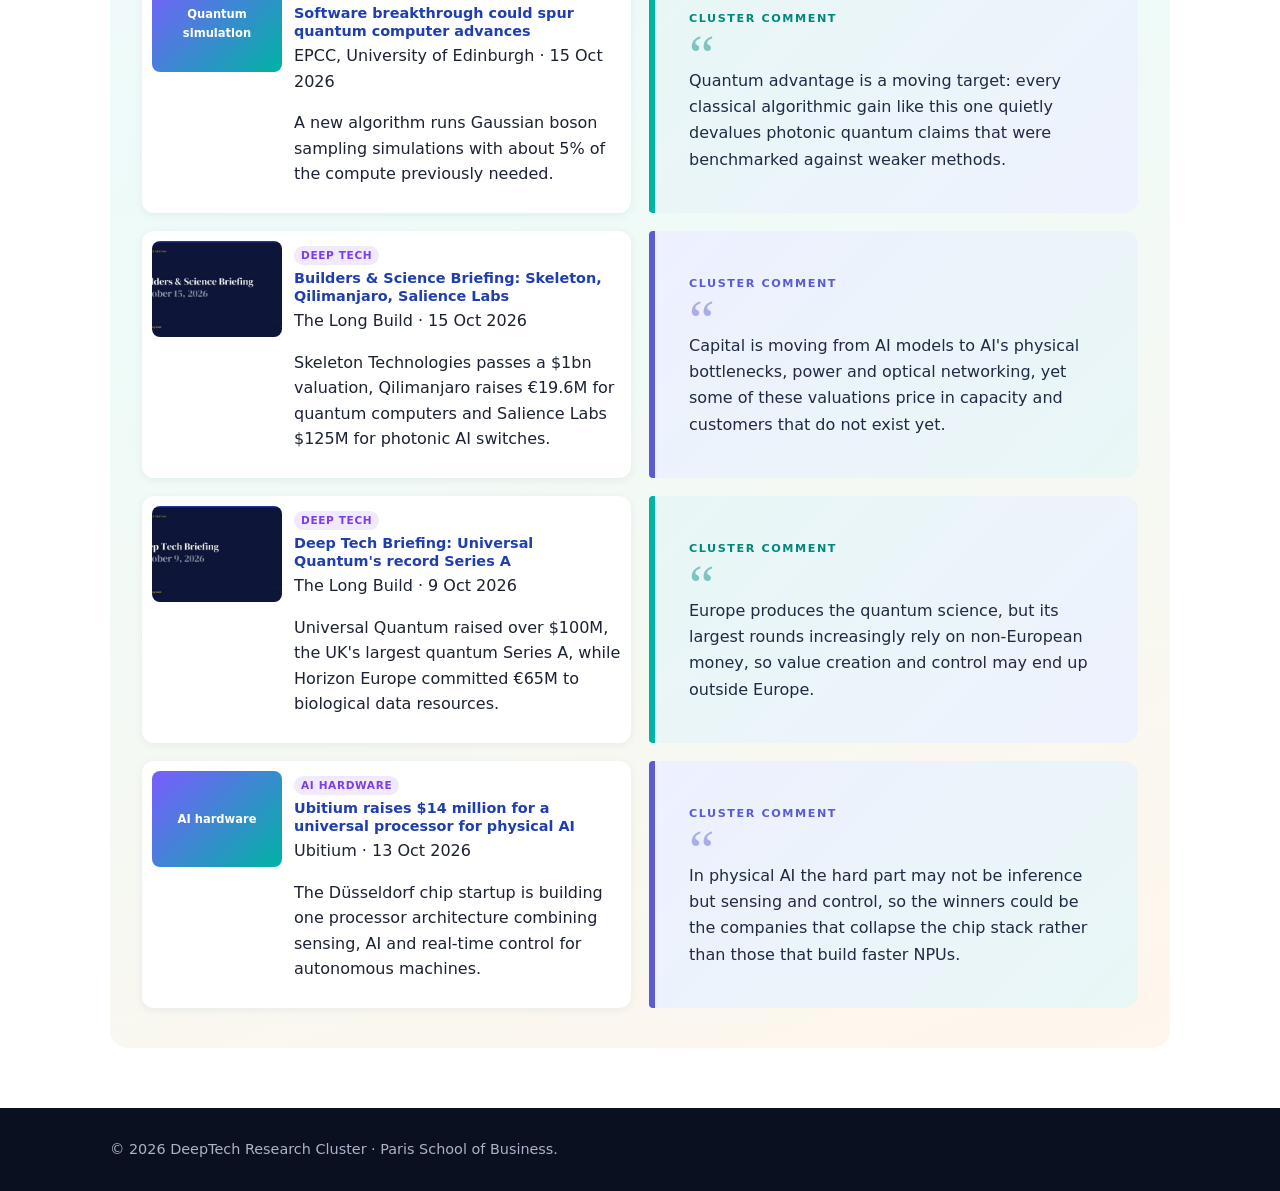
==== commit a3e8cd5a: "Add Resources page and nav tab" ====
--- a/index.html
+++ b/index.html
@@ -1,7 +1,7 @@
 <!doctype html><html lang="en"><head><meta charset="utf-8"><meta name="viewport" content="width=device-width,initial-scale=1">
 <title>DeepTech Research Cluster · Paris School of Business</title><meta name="description" content="DeepTech is a transdisciplinary research cluster at Paris School of Business focused on Computational Intelligence and Business Intelligence.">
-<link rel="stylesheet" href="style.css?v=3"></head><body>
-<header><nav class="wrap"><a href="index.html"><span class="brand">DeepTech Research Cluster · PSB</span></a><ul><li><a href="index.html" class="active" aria-current="page">Home</a></li><li><a href="about.html">About</a></li><li><a href="research.html">Research</a></li><li><a href="team.html">Team</a></li><li><a href="activities.html">Activities</a></li><li><a href="contact.html">Contact</a></li></ul></nav></header><section class="hero"><div class="wrap"><div class="eyebrow">Paris School of Business · Research Cluster</div><h1>DeepTech Research Cluster</h1>
+<link rel="stylesheet" href="style.css?v=4"></head><body>
+<header><nav class="wrap"><a href="index.html"><span class="brand">DeepTech Research Cluster · PSB</span></a><ul><li><a href="index.html" class="active" aria-current="page">Home</a></li><li><a href="about.html">About</a></li><li><a href="research.html">Research</a></li><li><a href="team.html">Team</a></li><li><a href="activities.html">Activities</a></li><li><a href="resources.html">Resources</a></li><li><a href="contact.html">Contact</a></li></ul></nav></header><section class="hero"><div class="wrap"><div class="eyebrow">Paris School of Business · Research Cluster</div><h1>DeepTech Research Cluster</h1>
 <p>A transdisciplinary research cluster bringing together academics from various backgrounds and schools to address problems that significantly affect the global economy.</p>
 <p class="updated">Last updated: 16 October 2026</p>
 <a class="btn" href="about.html">About the cluster</a><a class="btn alt" href="team.html">Meet the team</a></div></section><div class="wrap"><main><section id="news" class="newsfull"><div><h2>Latest in AI, Deep Tech &amp; Quantum</h2><p class="side-updated">Updated 16 Oct 2026</p><div class="news-row"><div class="news-left"><a class="newscard" href="https://www.anthropic.com/research/designing-efficient-quantum-circuits" target="_blank" rel="noopener"><img class="thumb" src="assets/news/n1.jpg" alt="" loading="lazy"><div><span class="pill">Quantum · AI</span><h4>Designing more efficient quantum circuits with Claude</h4><div class="meta">Anthropic · 16 Oct 2026</div><p>An AI model iteratively redesigned eight quantum circuit primitives, beating the best published designs on qubit and gate counts.</p></div></a></div><div class="take"><span class="take-sign">Cluster Comment</span><span class="qmark">&ldquo;</span><p>The quantum timeline is now partly a software problem: if AI can find better circuits, useful machines could arrive before the hardware roadmaps say they will.</p></div></div><div class="news-row"><div class="news-left"><a class="newscard" href="https://blog.google/innovation-and-ai/models-and-research/quantum-computing/magic-state-cultivation-quantum-computing/" target="_blank" rel="noopener"><img class="thumb" src="assets/news/n2.jpg" alt="" loading="lazy"><div><span class="pill">Quantum</span><h4>Bringing the magic: Google breaks open a bottleneck in quantum computing</h4><div class="meta">Google · 15 Oct 2026</div><p>Google Quantum AI showed “magic state cultivation” on its Willow chip, cutting errors about 40× and reaching 99.99% logical fidelity.</p></div></a></div><div class="take"><span class="take-sign">Cluster Comment</span><span class="qmark">&ldquo;</span><p>Magic states could eat up to 95% of a quantum computer's capacity, so cheaper magic states shrink the machine itself, and that matters more for cost than adding qubits.</p></div></div><div class="news-row"><div class="news-left"><a class="newscard" href="https://orcacomputing.com/orca-computing-launches-pt-3-the-first-quantum-computer-built-for-commercial-quantum-advantage/" target="_blank" rel="noopener"><img class="thumb" src="assets/news/n3.jpg" alt="" loading="lazy"><div><span class="pill">Quantum</span><h4>ORCA Computing launches PT-3 photonic quantum computer</h4><div class="meta">ORCA Computing · 15 Oct 2026</div><p>A photonic quantum system running alongside NVIDIA GPUs in a London data centre, applied to protein design and energy scheduling.</p></div></a></div><div class="take"><span class="take-sign">Cluster Comment</span><span class="qmark">&ldquo;</span><p>Running at room temperature on 6 kW in standard racks turns quantum from a science project into an ordinary data-centre purchase, which is how adoption actually starts.</p></div></div><div class="news-row"><div class="news-left"><a class="newscard" href="https://www.epcc.ed.ac.uk/whats-happening/articles/software-breakthrough-could-spur-quantum-computer-advances" target="_blank" rel="noopener"><div class="thumb tagthumb">Quantum simulation</div><div><span class="pill">Quantum simulation</span><h4>Software breakthrough could spur quantum computer advances</h4><div class="meta">EPCC, University of Edinburgh · 15 Oct 2026</div><p>A new algorithm runs Gaussian boson sampling simulations with about 5% of the compute previously needed.</p></div></a></div><div class="take"><span class="take-sign">Cluster Comment</span><span class="qmark">&ldquo;</span><p>Quantum advantage is a moving target: every classical algorithmic gain like this one quietly devalues photonic quantum claims that were benchmarked against weaker methods.</p></div></div><div class="news-row"><div class="news-left"><a class="newscard" href="https://thelongbuild.eu/briefings/2026/10/15/builders-science-briefing" target="_blank" rel="noopener"><img class="thumb" src="assets/news/n5.jpg" alt="" loading="lazy"><div><span class="pill">Deep Tech</span><h4>Builders &amp; Science Briefing: Skeleton, Qilimanjaro, Salience Labs</h4><div class="meta">The Long Build · 15 Oct 2026</div><p>Skeleton Technologies passes a $1bn valuation, Qilimanjaro raises €19.6M for quantum computers and Salience Labs $125M for photonic AI switches.</p></div></a></div><div class="take"><span class="take-sign">Cluster Comment</span><span class="qmark">&ldquo;</span><p>Capital is moving from AI models to AI's physical bottlenecks, power and optical networking, yet some of these valuations price in capacity and customers that do not exist yet.</p></div></div><div class="news-row"><div class="news-left"><a class="newscard" href="https://thelongbuild.eu/briefings/2026/10/09/deep-tech-briefing" target="_blank" rel="noopener"><img class="thumb" src="assets/news/n6.jpg" alt="" loading="lazy"><div><span class="pill">Deep Tech</span><h4>Deep Tech Briefing: Universal Quantum's record Series A</h4><div class="meta">The Long Build · 9 Oct 2026</div><p>Universal Quantum raised over $100M, the UK's largest quantum Series A, while Horizon Europe committed €65M to biological data resources.</p></div></a></div><div class="take"><span class="take-sign">Cluster Comment</span><span class="qmark">&ldquo;</span><p>Europe produces the quantum science, but its largest rounds increasingly rely on non-European money, so value creation and control may end up outside Europe.</p></div></div><div class="news-row"><div class="news-left"><a class="newscard" href="https://www.ubitium.com/ubitium-raises-14-million-to-build-the-first-universal-processor-for-physical-ai/" target="_blank" rel="noopener"><div class="thumb tagthumb">AI hardware</div><div><span class="pill">AI hardware</span><h4>Ubitium raises $14 million for a universal processor for physical AI</h4><div class="meta">Ubitium · 13 Oct 2026</div><p>The Düsseldorf chip startup is building one processor architecture combining sensing, AI and real-time control for autonomous machines.</p></div></a></div><div class="take"><span class="take-sign">Cluster Comment</span><span class="qmark">&ldquo;</span><p>In physical AI the hard part may not be inference but sensing and control, so the winners could be the companies that collapse the chip stack rather than those that build faster NPUs.</p></div></div></div></section></main></div><footer><div class="wrap">© 2026 DeepTech Research Cluster · Paris School of Business.</div></footer></body></html>
--- a/style.css
+++ b/style.css
@@ -81,3 +81,14 @@
 .take p{font-family:Inter,system-ui,-apple-system,Segoe UI,Roboto,sans-serif !important;font-style:normal !important;font-size:1rem !important;line-height:1.65 !important;color:#1f2a44 !important;font-weight:450}
 .take p{font-style:normal}
 .hero{background:linear-gradient(110deg,rgba(11,16,32,.92) 0%,rgba(16,32,90,.82) 45%,rgba(20,40,110,.55) 100%),url(assets/hero-clean.jpg) center 40%/cover}
+
+.res-grid{display:grid;grid-template-columns:repeat(auto-fit,minmax(320px,1fr));gap:22px;margin-top:26px}
+.res-card{background:#fff;border:1px solid #e3e9f6;border-radius:16px;padding:22px 24px;box-shadow:0 4px 16px rgba(30,50,110,.06);position:relative;overflow:hidden}
+.res-card:before{content:"";position:absolute;inset:0 0 auto 0;height:4px;background:linear-gradient(90deg,var(--accent),var(--accent2))}
+.res-card:nth-child(2):before{background:linear-gradient(90deg,#7b5cff,var(--accent))}.res-card:nth-child(3):before{background:linear-gradient(90deg,var(--accent2),#7bd88f)}.res-card:nth-child(4):before{background:linear-gradient(90deg,#ff8a3d,#ff4f7b)}.res-card:nth-child(5):before{background:linear-gradient(90deg,#5b5bd6,#00b3a4)}
+.res-head{display:flex;align-items:center;gap:10px;margin-bottom:6px}.res-head h3{margin:0;font-size:1.1rem;flex:1}
+.res-ico{width:36px;height:36px;border-radius:10px;background:#eef3ff;display:grid;place-items:center;font-size:1.1rem}
+.res-count{font-size:.75rem;font-weight:700;color:#5b5bd6;background:#f0efff;border-radius:99px;padding:2px 9px}
+.res-card ul{list-style:none;margin:0;padding:0}.res-card li{padding:12px 0;border-top:1px solid #eef1f7}.res-card li:first-child{border-top:none}
+.res-card li a{font-weight:600;text-decoration:none;color:#1f3fae}.res-card li a:hover{text-decoration:underline}
+.res-src{font-size:.78rem;color:#00897b;font-weight:600;margin:2px 0}.res-card li p{margin:0;font-size:.88rem;color:#4a5368}
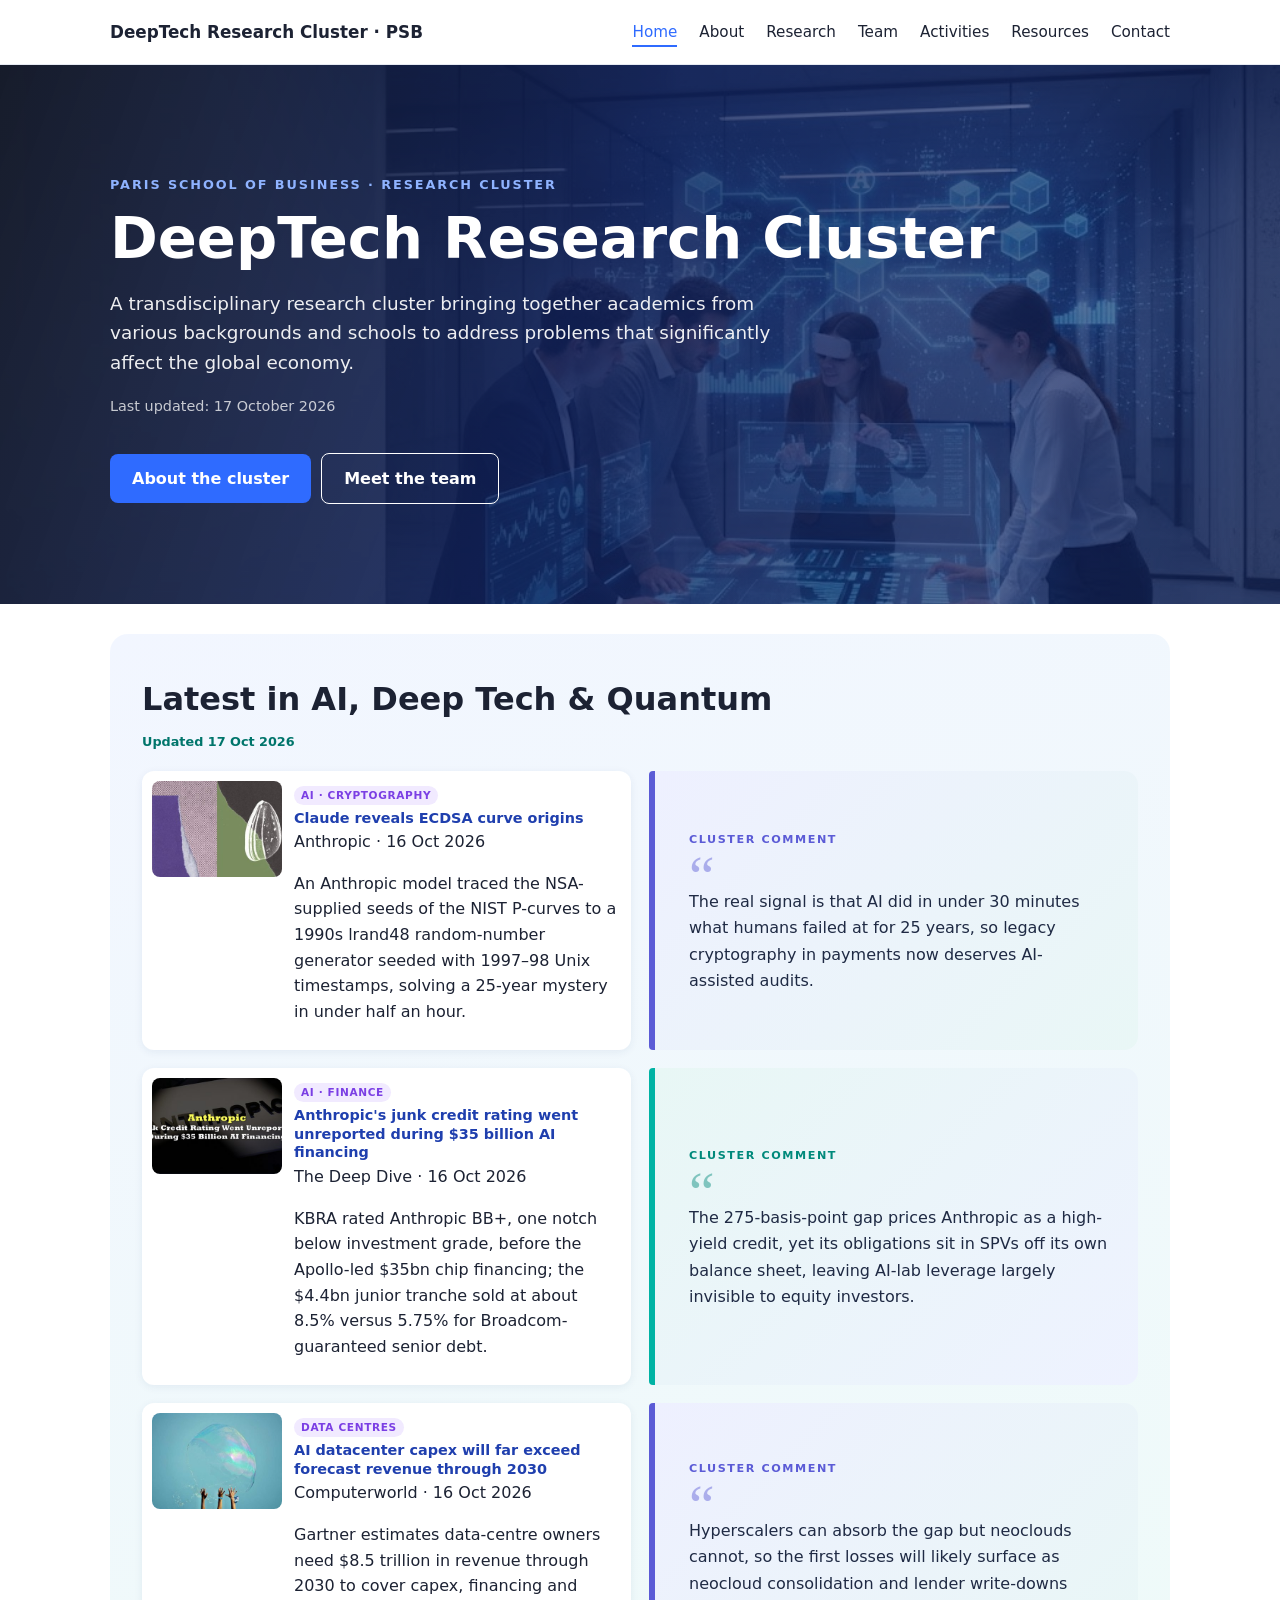
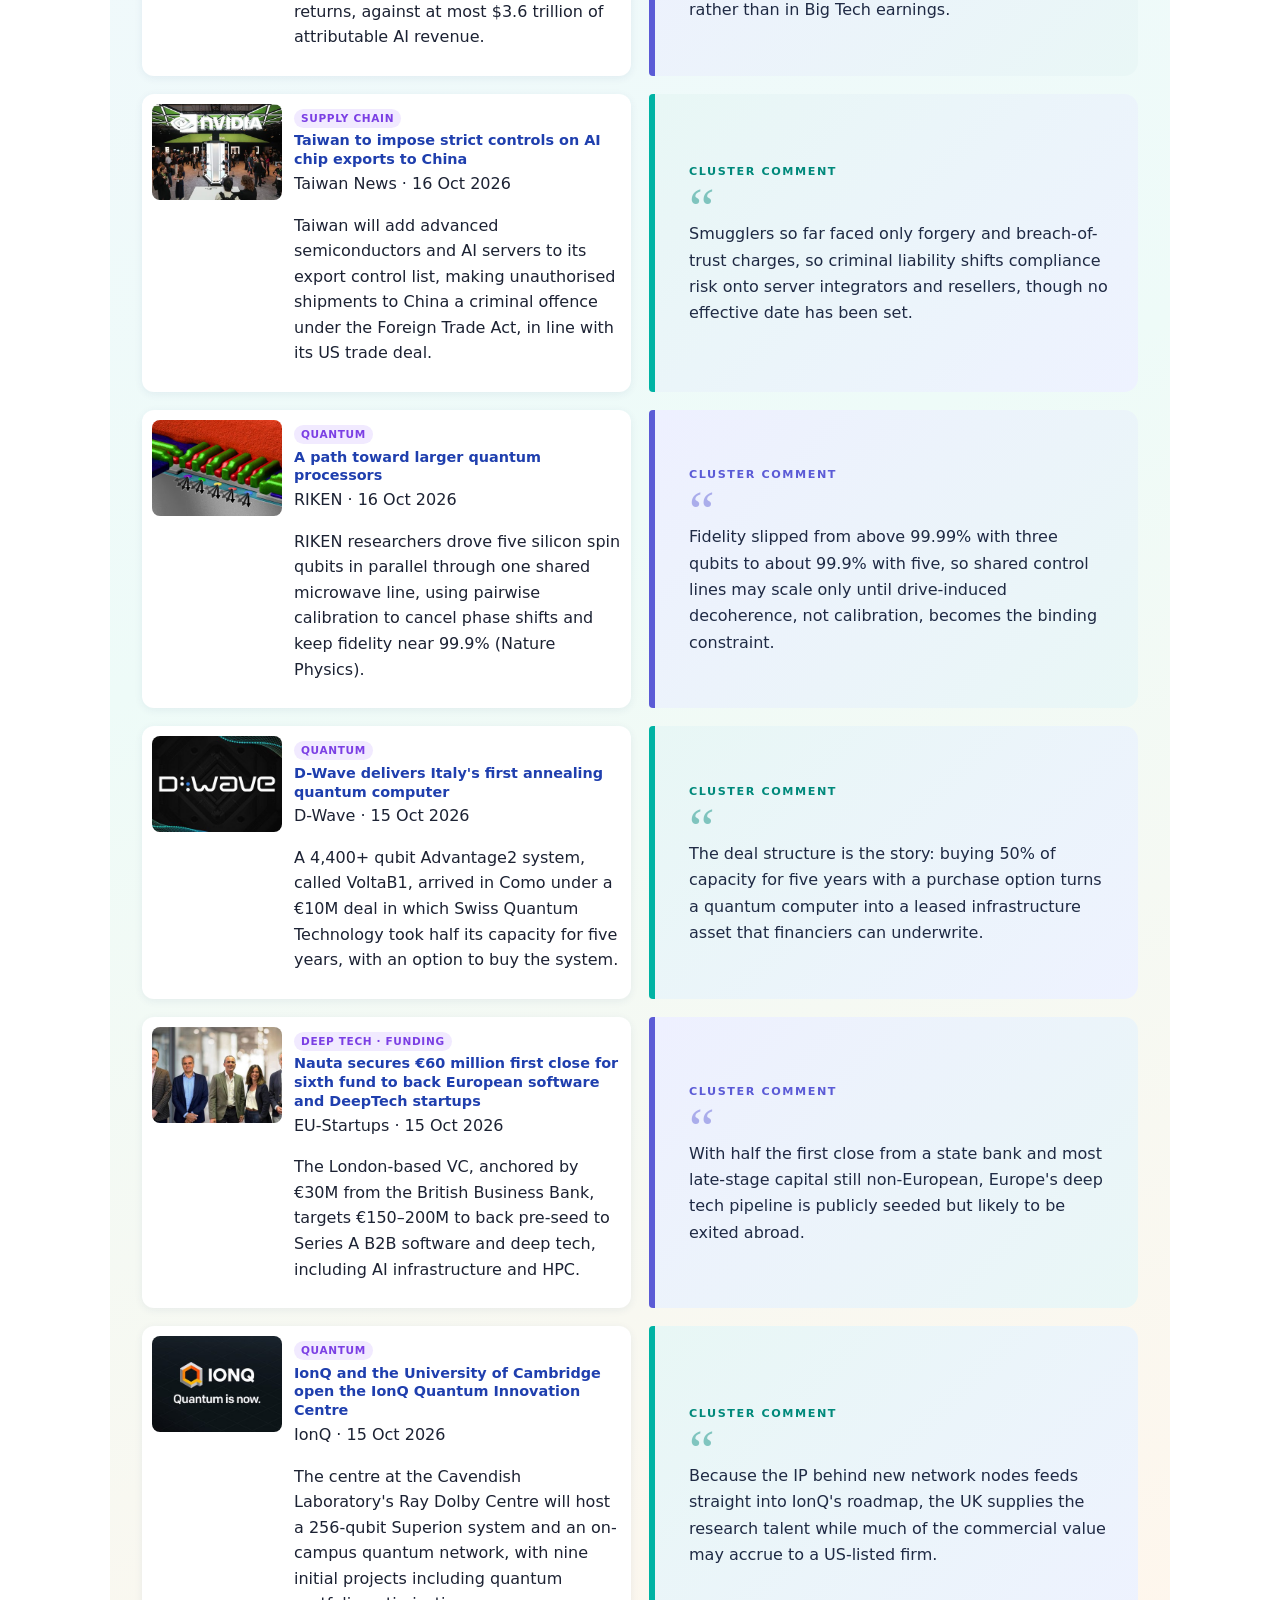
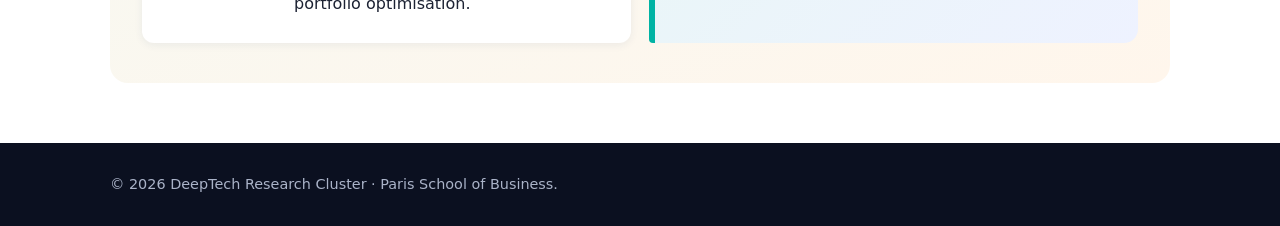
==== commit 88e9306b: "News: refresh Latest in AI, Deep Tech & Quantum (17 Oct 2026)" ====
--- a/index.html
+++ b/index.html
@@ -3,5 +3,5 @@
 <link rel="stylesheet" href="style.css?v=4"></head><body>
 <header><nav class="wrap"><a href="index.html"><span class="brand">DeepTech Research Cluster · PSB</span></a><ul><li><a href="index.html" class="active" aria-current="page">Home</a></li><li><a href="about.html">About</a></li><li><a href="research.html">Research</a></li><li><a href="team.html">Team</a></li><li><a href="activities.html">Activities</a></li><li><a href="resources.html">Resources</a></li><li><a href="contact.html">Contact</a></li></ul></nav></header><section class="hero"><div class="wrap"><div class="eyebrow">Paris School of Business · Research Cluster</div><h1>DeepTech Research Cluster</h1>
 <p>A transdisciplinary research cluster bringing together academics from various backgrounds and schools to address problems that significantly affect the global economy.</p>
-<p class="updated">Last updated: 16 October 2026</p>
-<a class="btn" href="about.html">About the cluster</a><a class="btn alt" href="team.html">Meet the team</a></div></section><div class="wrap"><main><section id="news" class="newsfull"><div><h2>Latest in AI, Deep Tech &amp; Quantum</h2><p class="side-updated">Updated 16 Oct 2026</p><div class="news-row"><div class="news-left"><a class="newscard" href="https://www.anthropic.com/research/designing-efficient-quantum-circuits" target="_blank" rel="noopener"><img class="thumb" src="assets/news/n1.jpg" alt="" loading="lazy"><div><span class="pill">Quantum · AI</span><h4>Designing more efficient quantum circuits with Claude</h4><div class="meta">Anthropic · 16 Oct 2026</div><p>An AI model iteratively redesigned eight quantum circuit primitives, beating the best published designs on qubit and gate counts.</p></div></a></div><div class="take"><span class="take-sign">Cluster Comment</span><span class="qmark">&ldquo;</span><p>The quantum timeline is now partly a software problem: if AI can find better circuits, useful machines could arrive before the hardware roadmaps say they will.</p></div></div><div class="news-row"><div class="news-left"><a class="newscard" href="https://blog.google/innovation-and-ai/models-and-research/quantum-computing/magic-state-cultivation-quantum-computing/" target="_blank" rel="noopener"><img class="thumb" src="assets/news/n2.jpg" alt="" loading="lazy"><div><span class="pill">Quantum</span><h4>Bringing the magic: Google breaks open a bottleneck in quantum computing</h4><div class="meta">Google · 15 Oct 2026</div><p>Google Quantum AI showed “magic state cultivation” on its Willow chip, cutting errors about 40× and reaching 99.99% logical fidelity.</p></div></a></div><div class="take"><span class="take-sign">Cluster Comment</span><span class="qmark">&ldquo;</span><p>Magic states could eat up to 95% of a quantum computer's capacity, so cheaper magic states shrink the machine itself, and that matters more for cost than adding qubits.</p></div></div><div class="news-row"><div class="news-left"><a class="newscard" href="https://orcacomputing.com/orca-computing-launches-pt-3-the-first-quantum-computer-built-for-commercial-quantum-advantage/" target="_blank" rel="noopener"><img class="thumb" src="assets/news/n3.jpg" alt="" loading="lazy"><div><span class="pill">Quantum</span><h4>ORCA Computing launches PT-3 photonic quantum computer</h4><div class="meta">ORCA Computing · 15 Oct 2026</div><p>A photonic quantum system running alongside NVIDIA GPUs in a London data centre, applied to protein design and energy scheduling.</p></div></a></div><div class="take"><span class="take-sign">Cluster Comment</span><span class="qmark">&ldquo;</span><p>Running at room temperature on 6 kW in standard racks turns quantum from a science project into an ordinary data-centre purchase, which is how adoption actually starts.</p></div></div><div class="news-row"><div class="news-left"><a class="newscard" href="https://www.epcc.ed.ac.uk/whats-happening/articles/software-breakthrough-could-spur-quantum-computer-advances" target="_blank" rel="noopener"><div class="thumb tagthumb">Quantum simulation</div><div><span class="pill">Quantum simulation</span><h4>Software breakthrough could spur quantum computer advances</h4><div class="meta">EPCC, University of Edinburgh · 15 Oct 2026</div><p>A new algorithm runs Gaussian boson sampling simulations with about 5% of the compute previously needed.</p></div></a></div><div class="take"><span class="take-sign">Cluster Comment</span><span class="qmark">&ldquo;</span><p>Quantum advantage is a moving target: every classical algorithmic gain like this one quietly devalues photonic quantum claims that were benchmarked against weaker methods.</p></div></div><div class="news-row"><div class="news-left"><a class="newscard" href="https://thelongbuild.eu/briefings/2026/10/15/builders-science-briefing" target="_blank" rel="noopener"><img class="thumb" src="assets/news/n5.jpg" alt="" loading="lazy"><div><span class="pill">Deep Tech</span><h4>Builders &amp; Science Briefing: Skeleton, Qilimanjaro, Salience Labs</h4><div class="meta">The Long Build · 15 Oct 2026</div><p>Skeleton Technologies passes a $1bn valuation, Qilimanjaro raises €19.6M for quantum computers and Salience Labs $125M for photonic AI switches.</p></div></a></div><div class="take"><span class="take-sign">Cluster Comment</span><span class="qmark">&ldquo;</span><p>Capital is moving from AI models to AI's physical bottlenecks, power and optical networking, yet some of these valuations price in capacity and customers that do not exist yet.</p></div></div><div class="news-row"><div class="news-left"><a class="newscard" href="https://thelongbuild.eu/briefings/2026/10/09/deep-tech-briefing" target="_blank" rel="noopener"><img class="thumb" src="assets/news/n6.jpg" alt="" loading="lazy"><div><span class="pill">Deep Tech</span><h4>Deep Tech Briefing: Universal Quantum's record Series A</h4><div class="meta">The Long Build · 9 Oct 2026</div><p>Universal Quantum raised over $100M, the UK's largest quantum Series A, while Horizon Europe committed €65M to biological data resources.</p></div></a></div><div class="take"><span class="take-sign">Cluster Comment</span><span class="qmark">&ldquo;</span><p>Europe produces the quantum science, but its largest rounds increasingly rely on non-European money, so value creation and control may end up outside Europe.</p></div></div><div class="news-row"><div class="news-left"><a class="newscard" href="https://www.ubitium.com/ubitium-raises-14-million-to-build-the-first-universal-processor-for-physical-ai/" target="_blank" rel="noopener"><div class="thumb tagthumb">AI hardware</div><div><span class="pill">AI hardware</span><h4>Ubitium raises $14 million for a universal processor for physical AI</h4><div class="meta">Ubitium · 13 Oct 2026</div><p>The Düsseldorf chip startup is building one processor architecture combining sensing, AI and real-time control for autonomous machines.</p></div></a></div><div class="take"><span class="take-sign">Cluster Comment</span><span class="qmark">&ldquo;</span><p>In physical AI the hard part may not be inference but sensing and control, so the winners could be the companies that collapse the chip stack rather than those that build faster NPUs.</p></div></div></div></section></main></div><footer><div class="wrap">© 2026 DeepTech Research Cluster · Paris School of Business.</div></footer></body></html>+<p class="updated">Last updated: 17 October 2026</p>
+<a class="btn" href="about.html">About the cluster</a><a class="btn alt" href="team.html">Meet the team</a></div></section><div class="wrap"><main><section id="news" class="newsfull"><div><h2>Latest in AI, Deep Tech &amp; Quantum</h2><p class="side-updated">Updated 17 Oct 2026</p><div class="news-row"><div class="news-left"><a class="newscard" href="https://www.anthropic.com/research/ecdsa-curve-origins" target="_blank" rel="noopener"><img class="thumb" src="assets/news/n-ecdsa.jpg" alt="" loading="lazy"><div><span class="pill">AI · Cryptography</span><h4>Claude reveals ECDSA curve origins</h4><div class="meta">Anthropic · 16 Oct 2026</div><p>An Anthropic model traced the NSA-supplied seeds of the NIST P-curves to a 1990s lrand48 random-number generator seeded with 1997–98 Unix timestamps, solving a 25-year mystery in under half an hour.</p></div></a></div><div class="take"><span class="take-sign">Cluster Comment</span><span class="qmark">&ldquo;</span><p>The real signal is that AI did in under 30 minutes what humans failed at for 25 years, so legacy cryptography in payments now deserves AI-assisted audits.</p></div></div><div class="news-row"><div class="news-left"><a class="newscard" href="https://thedeepdive.ca/anthropics-junk-credit-rating-went-unreported-during-35-billion-ai-financing/" target="_blank" rel="noopener"><img class="thumb" src="assets/news/n-kbra.jpg" alt="" loading="lazy"><div><span class="pill">AI · Finance</span><h4>Anthropic's junk credit rating went unreported during $35 billion AI financing</h4><div class="meta">The Deep Dive · 16 Oct 2026</div><p>KBRA rated Anthropic BB+, one notch below investment grade, before the Apollo-led $35bn chip financing; the $4.4bn junior tranche sold at about 8.5% versus 5.75% for Broadcom-guaranteed senior debt.</p></div></a></div><div class="take"><span class="take-sign">Cluster Comment</span><span class="qmark">&ldquo;</span><p>The 275-basis-point gap prices Anthropic as a high-yield credit, yet its obligations sit in SPVs off its own balance sheet, leaving AI-lab leverage largely invisible to equity investors.</p></div></div><div class="news-row"><div class="news-left"><a class="newscard" href="https://www.computerworld.com/article/4236641/ai-datacenter-capex-will-far-exceed-forecast-revenue-through-2030-3.html" target="_blank" rel="noopener"><img class="thumb" src="assets/news/n-capex.jpg" alt="" loading="lazy"><div><span class="pill">Data centres</span><h4>AI datacenter capex will far exceed forecast revenue through 2030</h4><div class="meta">Computerworld · 16 Oct 2026</div><p>Gartner estimates data-centre owners need $8.5 trillion in revenue through 2030 to cover capex, financing and returns, against at most $3.6 trillion of attributable AI revenue.</p></div></a></div><div class="take"><span class="take-sign">Cluster Comment</span><span class="qmark">&ldquo;</span><p>Hyperscalers can absorb the gap but neoclouds cannot, so the first losses will likely surface as neocloud consolidation and lender write-downs rather than in Big Tech earnings.</p></div></div><div class="news-row"><div class="news-left"><a class="newscard" href="https://www.taiwannews.com.tw/news/6459737" target="_blank" rel="noopener"><img class="thumb" src="assets/news/n-taiwan.jpg" alt="" loading="lazy"><div><span class="pill">Supply chain</span><h4>Taiwan to impose strict controls on AI chip exports to China</h4><div class="meta">Taiwan News · 16 Oct 2026</div><p>Taiwan will add advanced semiconductors and AI servers to its export control list, making unauthorised shipments to China a criminal offence under the Foreign Trade Act, in line with its US trade deal.</p></div></a></div><div class="take"><span class="take-sign">Cluster Comment</span><span class="qmark">&ldquo;</span><p>Smugglers so far faced only forgery and breach-of-trust charges, so criminal liability shifts compliance risk onto server integrators and resellers, though no effective date has been set.</p></div></div><div class="news-row"><div class="news-left"><a class="newscard" href="https://www.riken.jp/en/news_pubs/research_news/pr/2026/20261015_2/index.html" target="_blank" rel="noopener"><img class="thumb" src="assets/news/n-riken.jpg" alt="" loading="lazy"><div><span class="pill">Quantum</span><h4>A path toward larger quantum processors</h4><div class="meta">RIKEN · 16 Oct 2026</div><p>RIKEN researchers drove five silicon spin qubits in parallel through one shared microwave line, using pairwise calibration to cancel phase shifts and keep fidelity near 99.9% (Nature Physics).</p></div></a></div><div class="take"><span class="take-sign">Cluster Comment</span><span class="qmark">&ldquo;</span><p>Fidelity slipped from above 99.99% with three qubits to about 99.9% with five, so shared control lines may scale only until drive-induced decoherence, not calibration, becomes the binding constraint.</p></div></div><div class="news-row"><div class="news-left"><a class="newscard" href="https://www.dwavequantum.com/company/newsroom/press-release/d-wave-delivers-italy-s-first-annealing-quantum-computer/" target="_blank" rel="noopener"><img class="thumb" src="assets/news/n-dwave.jpg" alt="" loading="lazy"><div><span class="pill">Quantum</span><h4>D-Wave delivers Italy's first annealing quantum computer</h4><div class="meta">D-Wave · 15 Oct 2026</div><p>A 4,400+ qubit Advantage2 system, called VoltaB1, arrived in Como under a €10M deal in which Swiss Quantum Technology took half its capacity for five years, with an option to buy the system.</p></div></a></div><div class="take"><span class="take-sign">Cluster Comment</span><span class="qmark">&ldquo;</span><p>The deal structure is the story: buying 50% of capacity for five years with a purchase option turns a quantum computer into a leased infrastructure asset that financiers can underwrite.</p></div></div><div class="news-row"><div class="news-left"><a class="newscard" href="https://www.eu-startups.com/2026/10/nauta-secures-e60-million-first-close-for-sixth-fund-to-back-european-software-and-deeptech-startups/" target="_blank" rel="noopener"><img class="thumb" src="assets/news/n-nauta.jpg" alt="" loading="lazy"><div><span class="pill">Deep Tech · Funding</span><h4>Nauta secures €60 million first close for sixth fund to back European software and DeepTech startups</h4><div class="meta">EU-Startups · 15 Oct 2026</div><p>The London-based VC, anchored by €30M from the British Business Bank, targets €150–200M to back pre-seed to Series A B2B software and deep tech, including AI infrastructure and HPC.</p></div></a></div><div class="take"><span class="take-sign">Cluster Comment</span><span class="qmark">&ldquo;</span><p>With half the first close from a state bank and most late-stage capital still non-European, Europe's deep tech pipeline is publicly seeded but likely to be exited abroad.</p></div></div><div class="news-row"><div class="news-left"><a class="newscard" href="https://www.ionq.com/news/ionq-and-the-university-of-cambridge-open-the-ionq-quantum-innovation-centre-at-cavendish-laboratorys-ray-dolby-centre" target="_blank" rel="noopener"><img class="thumb" src="assets/news/n-ionq.jpg" alt="" loading="lazy"><div><span class="pill">Quantum</span><h4>IonQ and the University of Cambridge open the IonQ Quantum Innovation Centre</h4><div class="meta">IonQ · 15 Oct 2026</div><p>The centre at the Cavendish Laboratory's Ray Dolby Centre will host a 256-qubit Superion system and an on-campus quantum network, with nine initial projects including quantum portfolio optimisation.</p></div></a></div><div class="take"><span class="take-sign">Cluster Comment</span><span class="qmark">&ldquo;</span><p>Because the IP behind new network nodes feeds straight into IonQ's roadmap, the UK supplies the research talent while much of the commercial value may accrue to a US-listed firm.</p></div></div></div></section></main></div><footer><div class="wrap">© 2026 DeepTech Research Cluster · Paris School of Business.</div></footer></body></html>
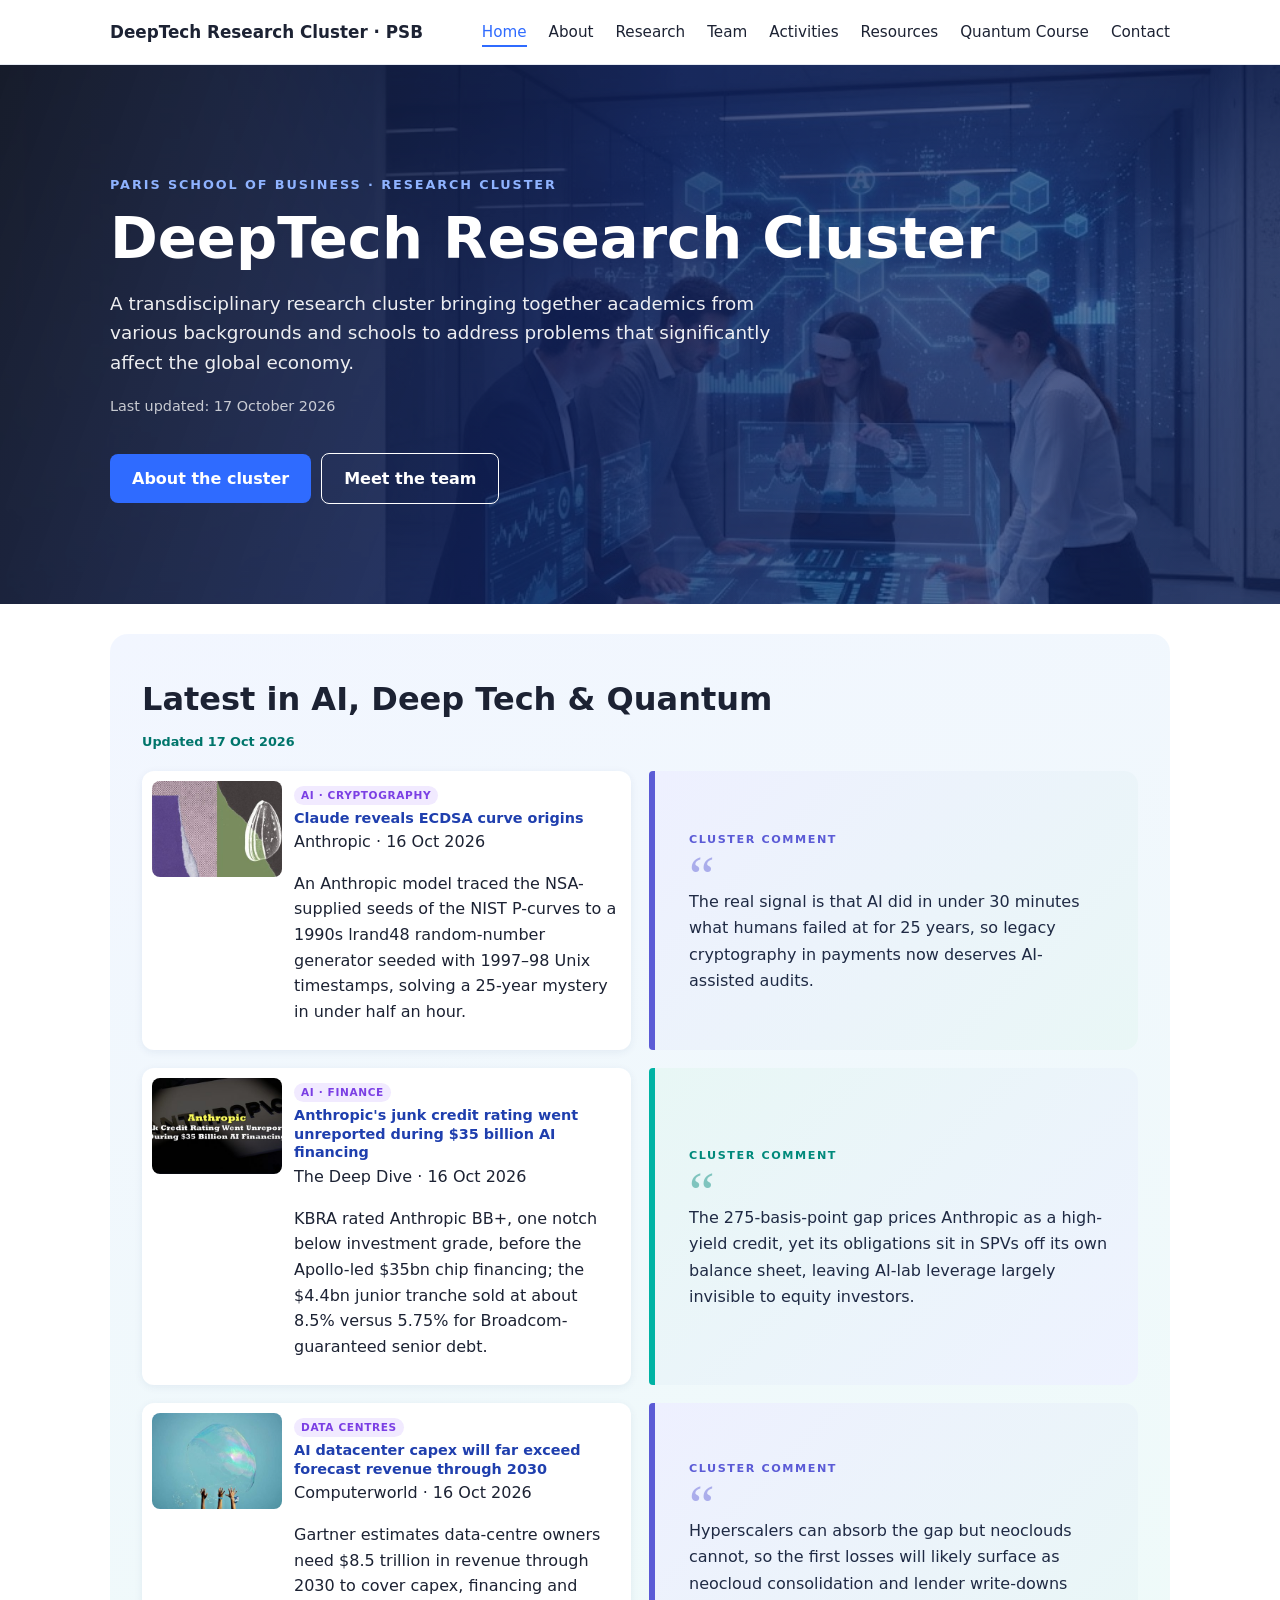
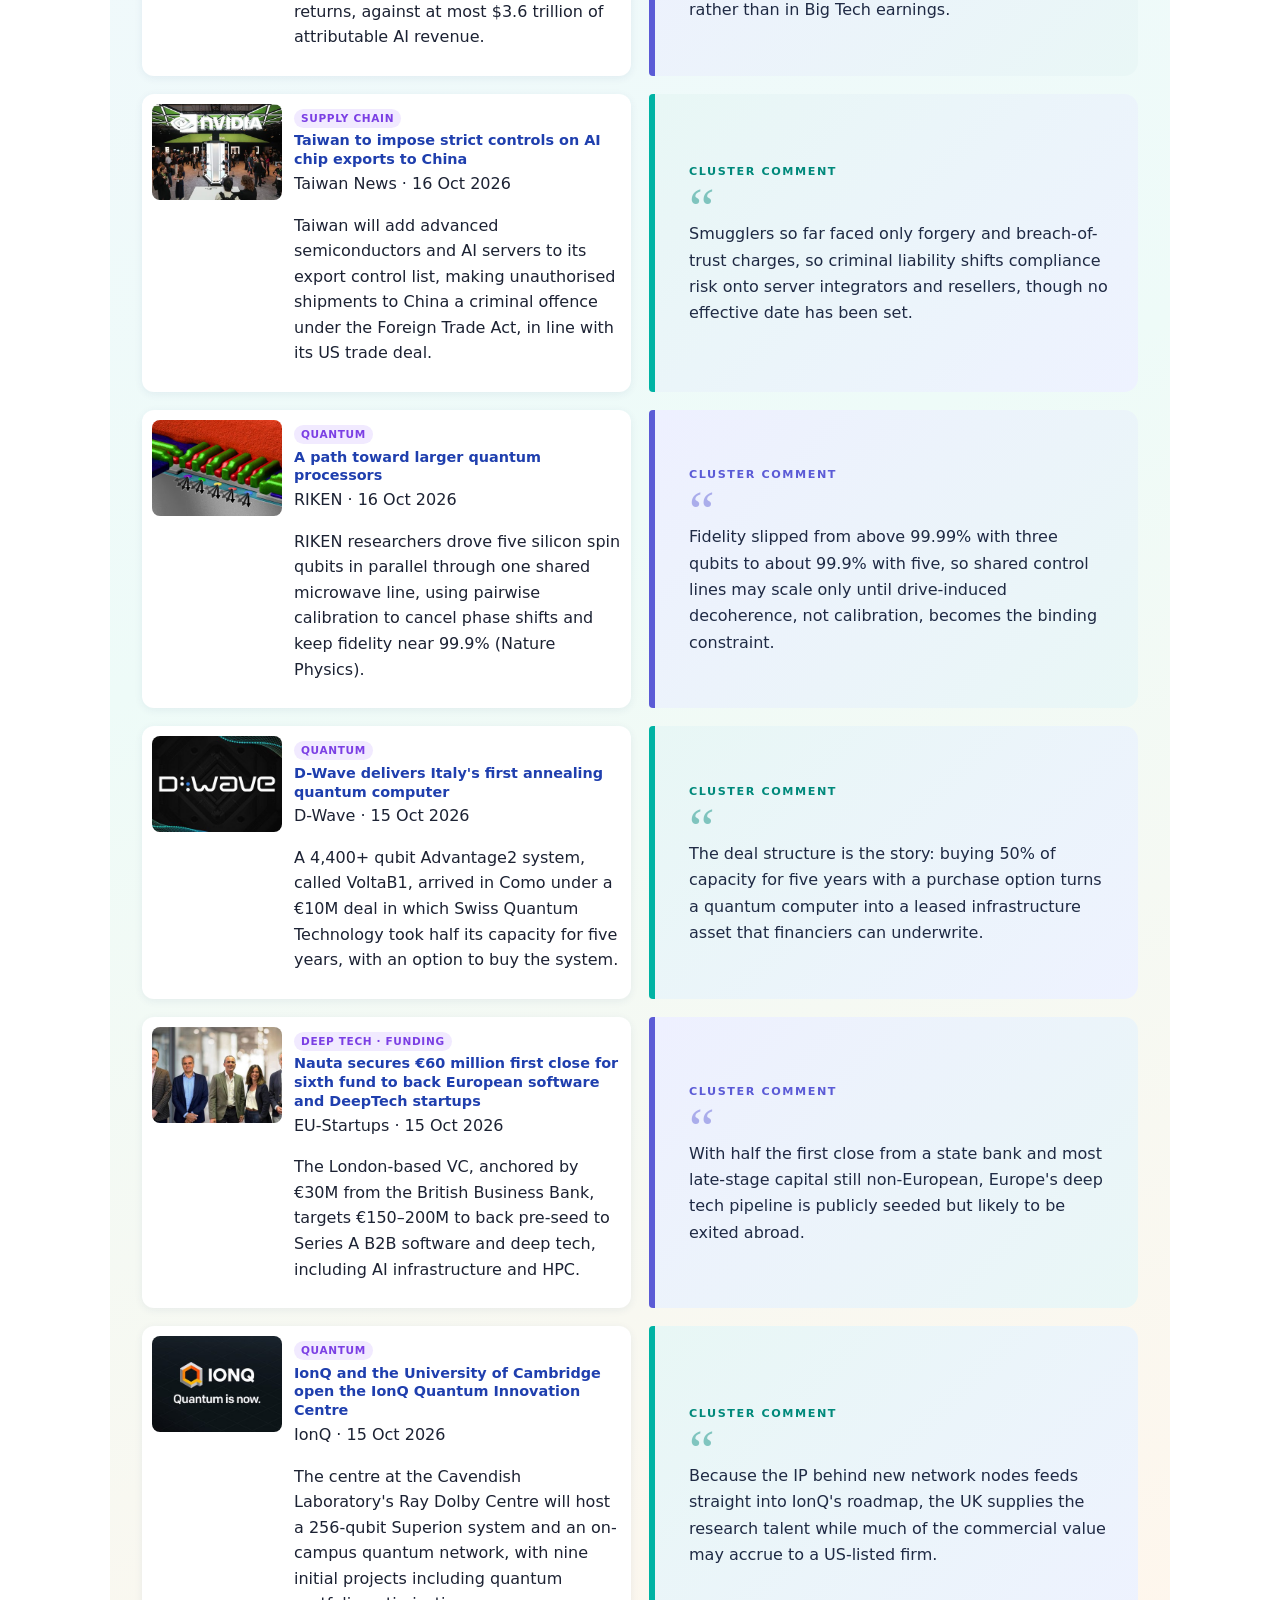
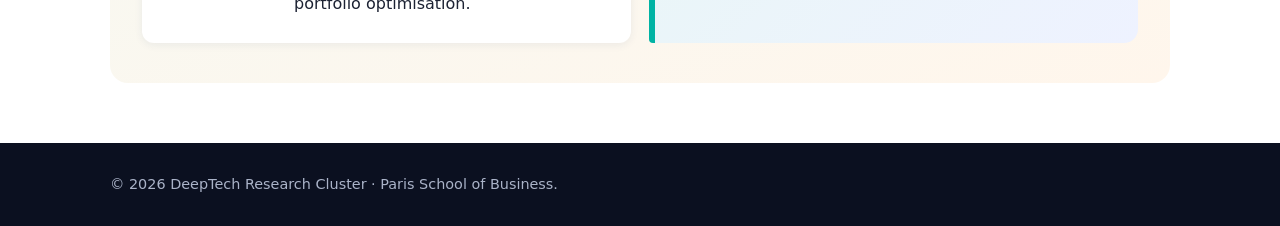
==== commit 6a7e6526: "Add Quantum Course nav link" ====
--- a/index.html
+++ b/index.html
@@ -1,7 +1,7 @@
 <!doctype html><html lang="en"><head><meta charset="utf-8"><meta name="viewport" content="width=device-width,initial-scale=1">
 <title>DeepTech Research Cluster · Paris School of Business</title><meta name="description" content="DeepTech is a transdisciplinary research cluster at Paris School of Business focused on Computational Intelligence and Business Intelligence.">
 <link rel="stylesheet" href="style.css?v=4"></head><body>
-<header><nav class="wrap"><a href="index.html"><span class="brand">DeepTech Research Cluster · PSB</span></a><ul><li><a href="index.html" class="active" aria-current="page">Home</a></li><li><a href="about.html">About</a></li><li><a href="research.html">Research</a></li><li><a href="team.html">Team</a></li><li><a href="activities.html">Activities</a></li><li><a href="resources.html">Resources</a></li><li><a href="contact.html">Contact</a></li></ul></nav></header><section class="hero"><div class="wrap"><div class="eyebrow">Paris School of Business · Research Cluster</div><h1>DeepTech Research Cluster</h1>
+<header><nav class="wrap"><a href="index.html"><span class="brand">DeepTech Research Cluster · PSB</span></a><ul><li><a href="index.html" class="active" aria-current="page">Home</a></li><li><a href="about.html">About</a></li><li><a href="research.html">Research</a></li><li><a href="team.html">Team</a></li><li><a href="activities.html">Activities</a></li><li><a href="resources.html">Resources</a></li><li><a href="https://jtresl.github.io/qcf-preview/" target="_blank" rel="noopener">Quantum Course</a></li><li><a href="contact.html">Contact</a></li></ul></nav></header><section class="hero"><div class="wrap"><div class="eyebrow">Paris School of Business · Research Cluster</div><h1>DeepTech Research Cluster</h1>
 <p>A transdisciplinary research cluster bringing together academics from various backgrounds and schools to address problems that significantly affect the global economy.</p>
 <p class="updated">Last updated: 17 October 2026</p>
 <a class="btn" href="about.html">About the cluster</a><a class="btn alt" href="team.html">Meet the team</a></div></section><div class="wrap"><main><section id="news" class="newsfull"><div><h2>Latest in AI, Deep Tech &amp; Quantum</h2><p class="side-updated">Updated 17 Oct 2026</p><div class="news-row"><div class="news-left"><a class="newscard" href="https://www.anthropic.com/research/ecdsa-curve-origins" target="_blank" rel="noopener"><img class="thumb" src="assets/news/n-ecdsa.jpg" alt="" loading="lazy"><div><span class="pill">AI · Cryptography</span><h4>Claude reveals ECDSA curve origins</h4><div class="meta">Anthropic · 16 Oct 2026</div><p>An Anthropic model traced the NSA-supplied seeds of the NIST P-curves to a 1990s lrand48 random-number generator seeded with 1997–98 Unix timestamps, solving a 25-year mystery in under half an hour.</p></div></a></div><div class="take"><span class="take-sign">Cluster Comment</span><span class="qmark">&ldquo;</span><p>The real signal is that AI did in under 30 minutes what humans failed at for 25 years, so legacy cryptography in payments now deserves AI-assisted audits.</p></div></div><div class="news-row"><div class="news-left"><a class="newscard" href="https://thedeepdive.ca/anthropics-junk-credit-rating-went-unreported-during-35-billion-ai-financing/" target="_blank" rel="noopener"><img class="thumb" src="assets/news/n-kbra.jpg" alt="" loading="lazy"><div><span class="pill">AI · Finance</span><h4>Anthropic's junk credit rating went unreported during $35 billion AI financing</h4><div class="meta">The Deep Dive · 16 Oct 2026</div><p>KBRA rated Anthropic BB+, one notch below investment grade, before the Apollo-led $35bn chip financing; the $4.4bn junior tranche sold at about 8.5% versus 5.75% for Broadcom-guaranteed senior debt.</p></div></a></div><div class="take"><span class="take-sign">Cluster Comment</span><span class="qmark">&ldquo;</span><p>The 275-basis-point gap prices Anthropic as a high-yield credit, yet its obligations sit in SPVs off its own balance sheet, leaving AI-lab leverage largely invisible to equity investors.</p></div></div><div class="news-row"><div class="news-left"><a class="newscard" href="https://www.computerworld.com/article/4236641/ai-datacenter-capex-will-far-exceed-forecast-revenue-through-2030-3.html" target="_blank" rel="noopener"><img class="thumb" src="assets/news/n-capex.jpg" alt="" loading="lazy"><div><span class="pill">Data centres</span><h4>AI datacenter capex will far exceed forecast revenue through 2030</h4><div class="meta">Computerworld · 16 Oct 2026</div><p>Gartner estimates data-centre owners need $8.5 trillion in revenue through 2030 to cover capex, financing and returns, against at most $3.6 trillion of attributable AI revenue.</p></div></a></div><div class="take"><span class="take-sign">Cluster Comment</span><span class="qmark">&ldquo;</span><p>Hyperscalers can absorb the gap but neoclouds cannot, so the first losses will likely surface as neocloud consolidation and lender write-downs rather than in Big Tech earnings.</p></div></div><div class="news-row"><div class="news-left"><a class="newscard" href="https://www.taiwannews.com.tw/news/6459737" target="_blank" rel="noopener"><img class="thumb" src="assets/news/n-taiwan.jpg" alt="" loading="lazy"><div><span class="pill">Supply chain</span><h4>Taiwan to impose strict controls on AI chip exports to China</h4><div class="meta">Taiwan News · 16 Oct 2026</div><p>Taiwan will add advanced semiconductors and AI servers to its export control list, making unauthorised shipments to China a criminal offence under the Foreign Trade Act, in line with its US trade deal.</p></div></a></div><div class="take"><span class="take-sign">Cluster Comment</span><span class="qmark">&ldquo;</span><p>Smugglers so far faced only forgery and breach-of-trust charges, so criminal liability shifts compliance risk onto server integrators and resellers, though no effective date has been set.</p></div></div><div class="news-row"><div class="news-left"><a class="newscard" href="https://www.riken.jp/en/news_pubs/research_news/pr/2026/20261015_2/index.html" target="_blank" rel="noopener"><img class="thumb" src="assets/news/n-riken.jpg" alt="" loading="lazy"><div><span class="pill">Quantum</span><h4>A path toward larger quantum processors</h4><div class="meta">RIKEN · 16 Oct 2026</div><p>RIKEN researchers drove five silicon spin qubits in parallel through one shared microwave line, using pairwise calibration to cancel phase shifts and keep fidelity near 99.9% (Nature Physics).</p></div></a></div><div class="take"><span class="take-sign">Cluster Comment</span><span class="qmark">&ldquo;</span><p>Fidelity slipped from above 99.99% with three qubits to about 99.9% with five, so shared control lines may scale only until drive-induced decoherence, not calibration, becomes the binding constraint.</p></div></div><div class="news-row"><div class="news-left"><a class="newscard" href="https://www.dwavequantum.com/company/newsroom/press-release/d-wave-delivers-italy-s-first-annealing-quantum-computer/" target="_blank" rel="noopener"><img class="thumb" src="assets/news/n-dwave.jpg" alt="" loading="lazy"><div><span class="pill">Quantum</span><h4>D-Wave delivers Italy's first annealing quantum computer</h4><div class="meta">D-Wave · 15 Oct 2026</div><p>A 4,400+ qubit Advantage2 system, called VoltaB1, arrived in Como under a €10M deal in which Swiss Quantum Technology took half its capacity for five years, with an option to buy the system.</p></div></a></div><div class="take"><span class="take-sign">Cluster Comment</span><span class="qmark">&ldquo;</span><p>The deal structure is the story: buying 50% of capacity for five years with a purchase option turns a quantum computer into a leased infrastructure asset that financiers can underwrite.</p></div></div><div class="news-row"><div class="news-left"><a class="newscard" href="https://www.eu-startups.com/2026/10/nauta-secures-e60-million-first-close-for-sixth-fund-to-back-european-software-and-deeptech-startups/" target="_blank" rel="noopener"><img class="thumb" src="assets/news/n-nauta.jpg" alt="" loading="lazy"><div><span class="pill">Deep Tech · Funding</span><h4>Nauta secures €60 million first close for sixth fund to back European software and DeepTech startups</h4><div class="meta">EU-Startups · 15 Oct 2026</div><p>The London-based VC, anchored by €30M from the British Business Bank, targets €150–200M to back pre-seed to Series A B2B software and deep tech, including AI infrastructure and HPC.</p></div></a></div><div class="take"><span class="take-sign">Cluster Comment</span><span class="qmark">&ldquo;</span><p>With half the first close from a state bank and most late-stage capital still non-European, Europe's deep tech pipeline is publicly seeded but likely to be exited abroad.</p></div></div><div class="news-row"><div class="news-left"><a class="newscard" href="https://www.ionq.com/news/ionq-and-the-university-of-cambridge-open-the-ionq-quantum-innovation-centre-at-cavendish-laboratorys-ray-dolby-centre" target="_blank" rel="noopener"><img class="thumb" src="assets/news/n-ionq.jpg" alt="" loading="lazy"><div><span class="pill">Quantum</span><h4>IonQ and the University of Cambridge open the IonQ Quantum Innovation Centre</h4><div class="meta">IonQ · 15 Oct 2026</div><p>The centre at the Cavendish Laboratory's Ray Dolby Centre will host a 256-qubit Superion system and an on-campus quantum network, with nine initial projects including quantum portfolio optimisation.</p></div></a></div><div class="take"><span class="take-sign">Cluster Comment</span><span class="qmark">&ldquo;</span><p>Because the IP behind new network nodes feeds straight into IonQ's roadmap, the UK supplies the research talent while much of the commercial value may accrue to a US-listed firm.</p></div></div></div></section></main></div><footer><div class="wrap">© 2026 DeepTech Research Cluster · Paris School of Business.</div></footer></body></html>
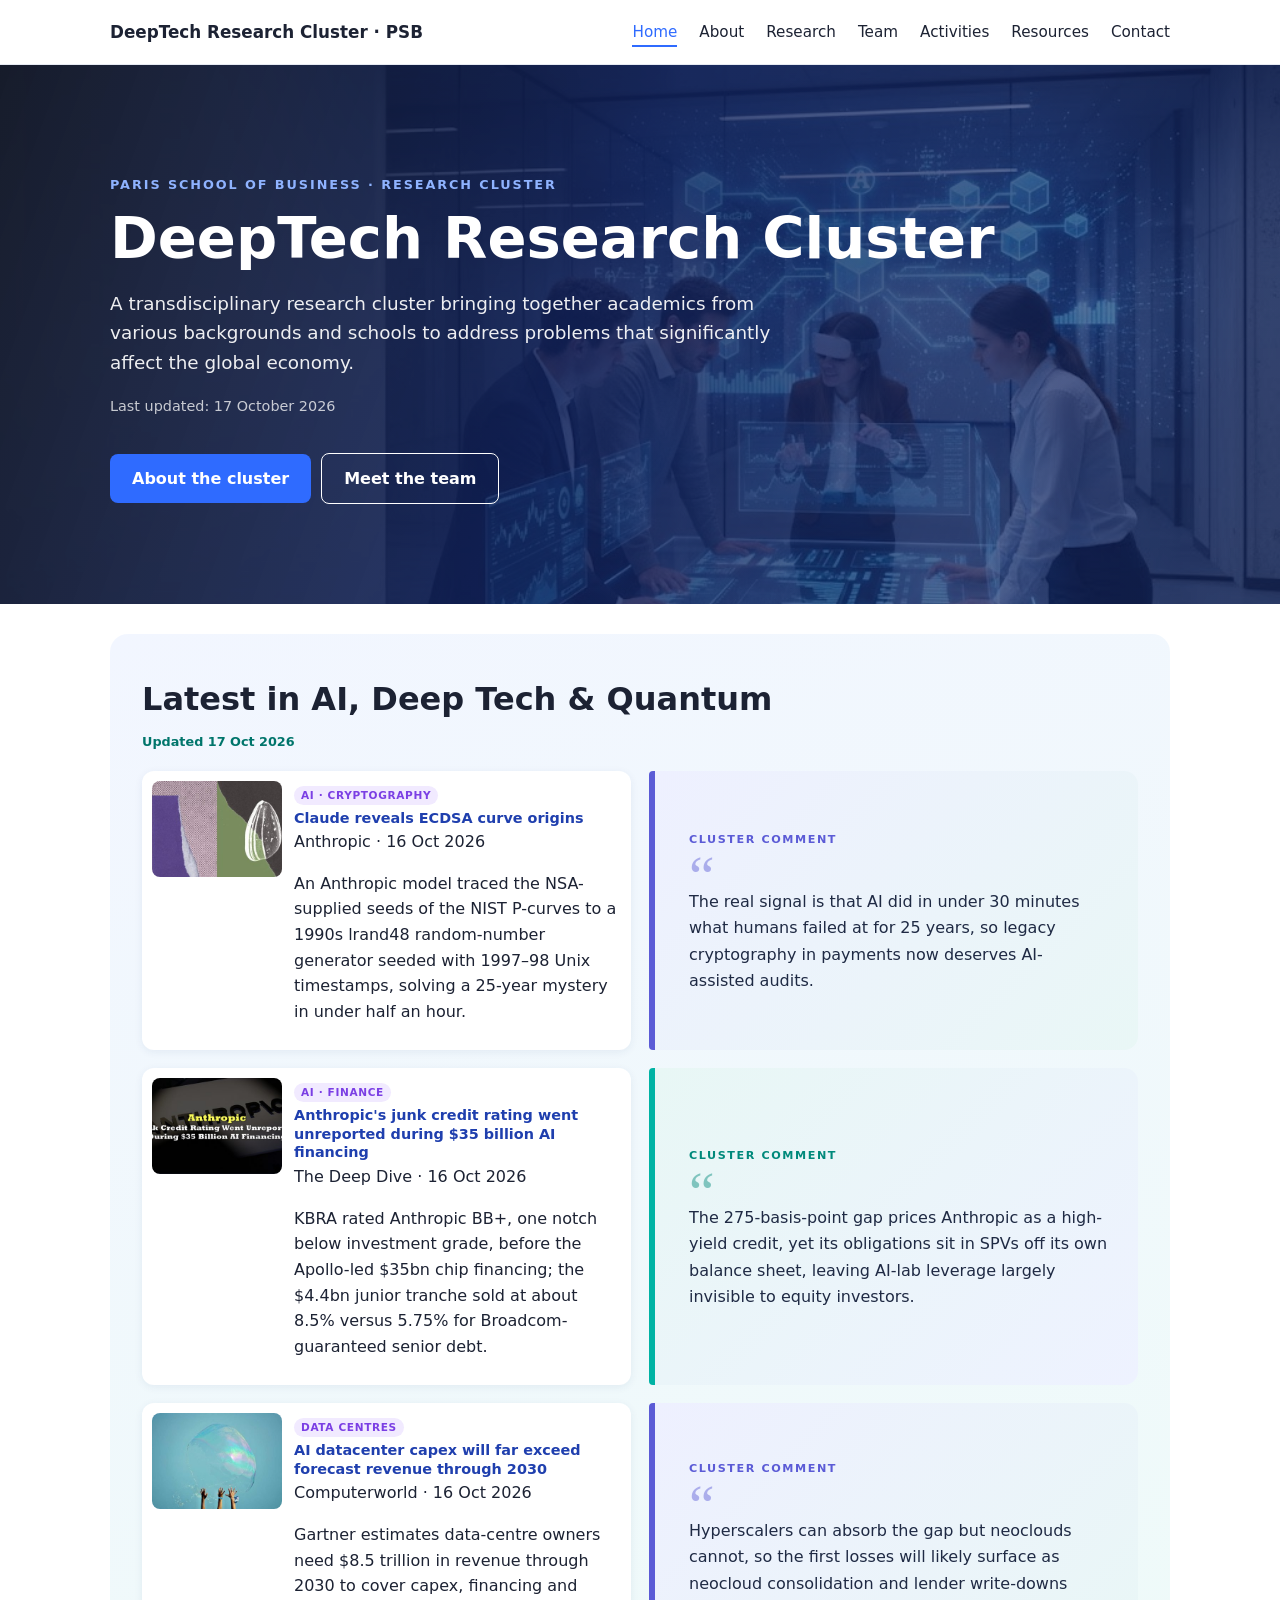
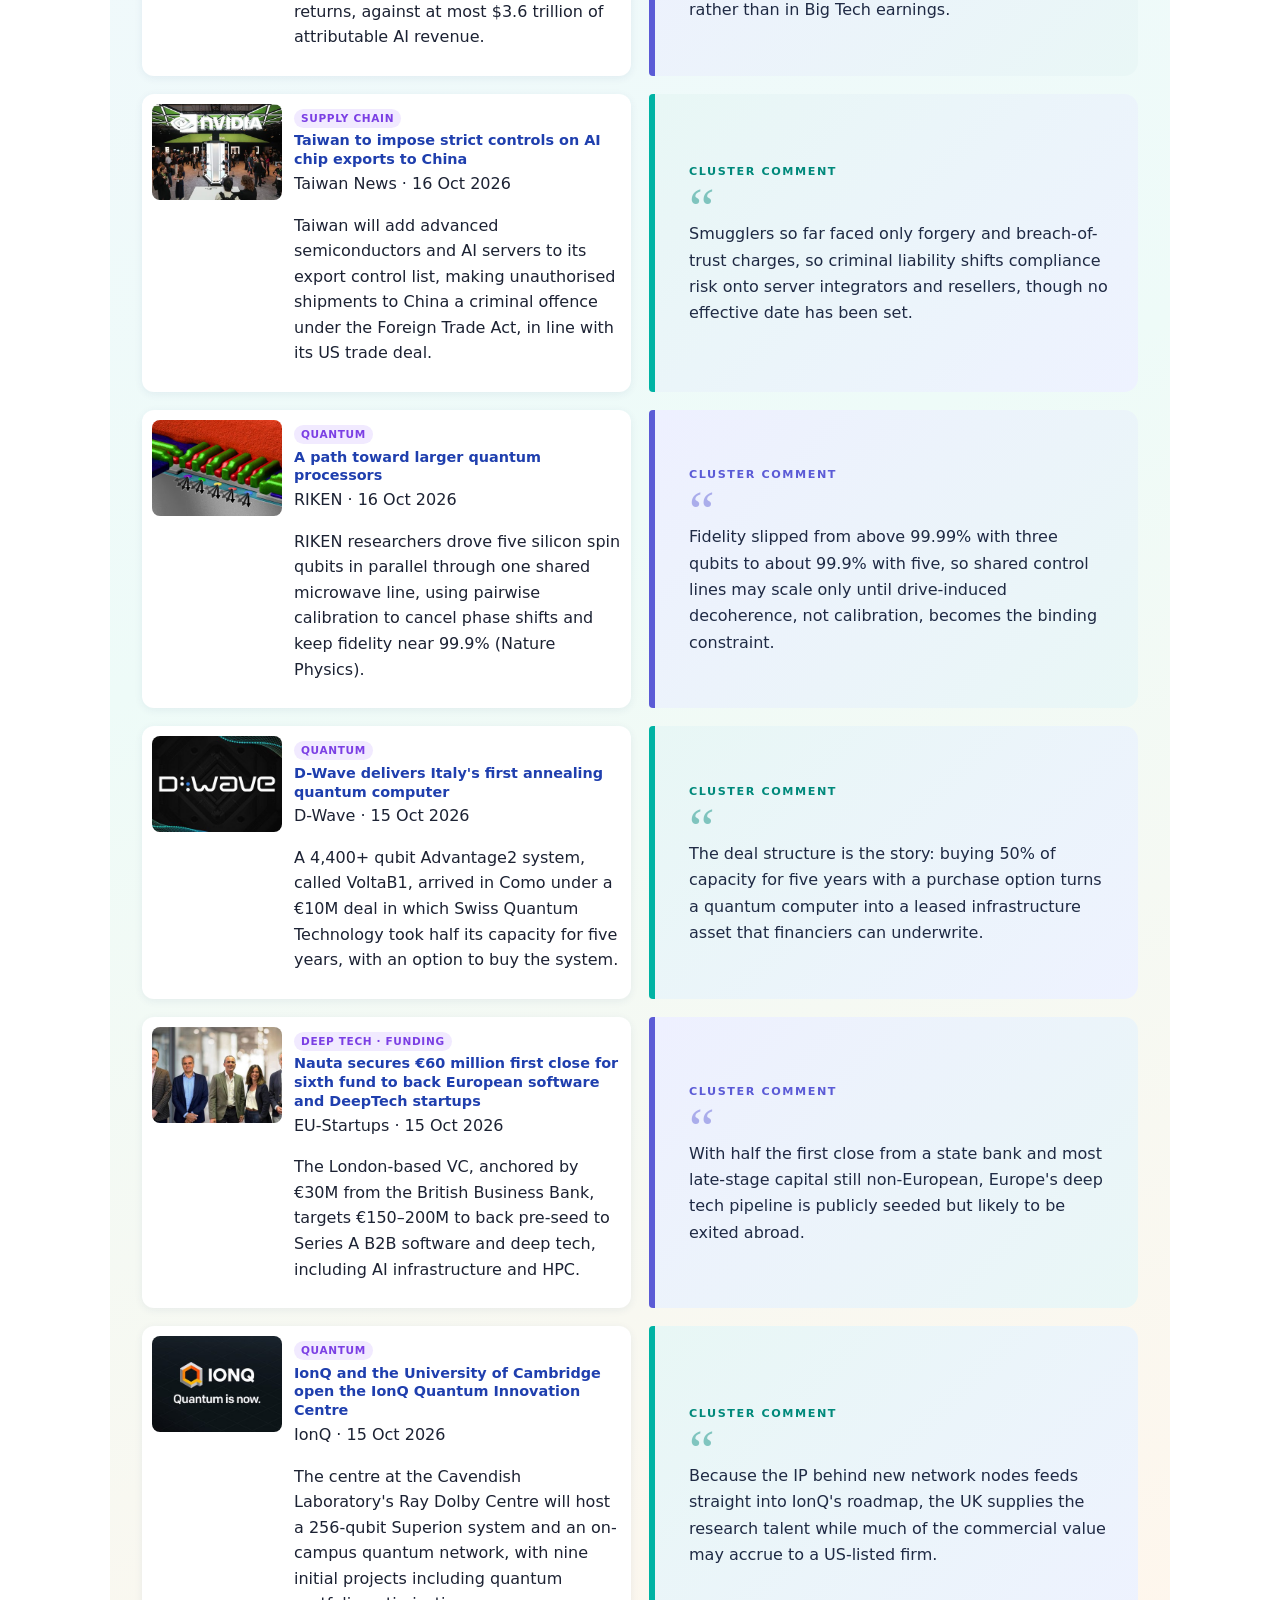
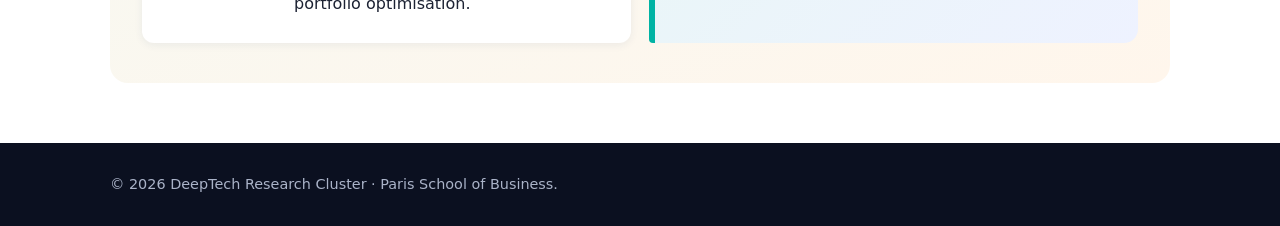
==== commit 96be5481: "Remove Quantum Course nav link" ====
--- a/index.html
+++ b/index.html
@@ -1,7 +1,7 @@
 <!doctype html><html lang="en"><head><meta charset="utf-8"><meta name="viewport" content="width=device-width,initial-scale=1">
 <title>DeepTech Research Cluster · Paris School of Business</title><meta name="description" content="DeepTech is a transdisciplinary research cluster at Paris School of Business focused on Computational Intelligence and Business Intelligence.">
 <link rel="stylesheet" href="style.css?v=4"></head><body>
-<header><nav class="wrap"><a href="index.html"><span class="brand">DeepTech Research Cluster · PSB</span></a><ul><li><a href="index.html" class="active" aria-current="page">Home</a></li><li><a href="about.html">About</a></li><li><a href="research.html">Research</a></li><li><a href="team.html">Team</a></li><li><a href="activities.html">Activities</a></li><li><a href="resources.html">Resources</a></li><li><a href="https://jtresl.github.io/qcf-preview/" target="_blank" rel="noopener">Quantum Course</a></li><li><a href="contact.html">Contact</a></li></ul></nav></header><section class="hero"><div class="wrap"><div class="eyebrow">Paris School of Business · Research Cluster</div><h1>DeepTech Research Cluster</h1>
+<header><nav class="wrap"><a href="index.html"><span class="brand">DeepTech Research Cluster · PSB</span></a><ul><li><a href="index.html" class="active" aria-current="page">Home</a></li><li><a href="about.html">About</a></li><li><a href="research.html">Research</a></li><li><a href="team.html">Team</a></li><li><a href="activities.html">Activities</a></li><li><a href="resources.html">Resources</a></li><li><a href="contact.html">Contact</a></li></ul></nav></header><section class="hero"><div class="wrap"><div class="eyebrow">Paris School of Business · Research Cluster</div><h1>DeepTech Research Cluster</h1>
 <p>A transdisciplinary research cluster bringing together academics from various backgrounds and schools to address problems that significantly affect the global economy.</p>
 <p class="updated">Last updated: 17 October 2026</p>
 <a class="btn" href="about.html">About the cluster</a><a class="btn alt" href="team.html">Meet the team</a></div></section><div class="wrap"><main><section id="news" class="newsfull"><div><h2>Latest in AI, Deep Tech &amp; Quantum</h2><p class="side-updated">Updated 17 Oct 2026</p><div class="news-row"><div class="news-left"><a class="newscard" href="https://www.anthropic.com/research/ecdsa-curve-origins" target="_blank" rel="noopener"><img class="thumb" src="assets/news/n-ecdsa.jpg" alt="" loading="lazy"><div><span class="pill">AI · Cryptography</span><h4>Claude reveals ECDSA curve origins</h4><div class="meta">Anthropic · 16 Oct 2026</div><p>An Anthropic model traced the NSA-supplied seeds of the NIST P-curves to a 1990s lrand48 random-number generator seeded with 1997–98 Unix timestamps, solving a 25-year mystery in under half an hour.</p></div></a></div><div class="take"><span class="take-sign">Cluster Comment</span><span class="qmark">&ldquo;</span><p>The real signal is that AI did in under 30 minutes what humans failed at for 25 years, so legacy cryptography in payments now deserves AI-assisted audits.</p></div></div><div class="news-row"><div class="news-left"><a class="newscard" href="https://thedeepdive.ca/anthropics-junk-credit-rating-went-unreported-during-35-billion-ai-financing/" target="_blank" rel="noopener"><img class="thumb" src="assets/news/n-kbra.jpg" alt="" loading="lazy"><div><span class="pill">AI · Finance</span><h4>Anthropic's junk credit rating went unreported during $35 billion AI financing</h4><div class="meta">The Deep Dive · 16 Oct 2026</div><p>KBRA rated Anthropic BB+, one notch below investment grade, before the Apollo-led $35bn chip financing; the $4.4bn junior tranche sold at about 8.5% versus 5.75% for Broadcom-guaranteed senior debt.</p></div></a></div><div class="take"><span class="take-sign">Cluster Comment</span><span class="qmark">&ldquo;</span><p>The 275-basis-point gap prices Anthropic as a high-yield credit, yet its obligations sit in SPVs off its own balance sheet, leaving AI-lab leverage largely invisible to equity investors.</p></div></div><div class="news-row"><div class="news-left"><a class="newscard" href="https://www.computerworld.com/article/4236641/ai-datacenter-capex-will-far-exceed-forecast-revenue-through-2030-3.html" target="_blank" rel="noopener"><img class="thumb" src="assets/news/n-capex.jpg" alt="" loading="lazy"><div><span class="pill">Data centres</span><h4>AI datacenter capex will far exceed forecast revenue through 2030</h4><div class="meta">Computerworld · 16 Oct 2026</div><p>Gartner estimates data-centre owners need $8.5 trillion in revenue through 2030 to cover capex, financing and returns, against at most $3.6 trillion of attributable AI revenue.</p></div></a></div><div class="take"><span class="take-sign">Cluster Comment</span><span class="qmark">&ldquo;</span><p>Hyperscalers can absorb the gap but neoclouds cannot, so the first losses will likely surface as neocloud consolidation and lender write-downs rather than in Big Tech earnings.</p></div></div><div class="news-row"><div class="news-left"><a class="newscard" href="https://www.taiwannews.com.tw/news/6459737" target="_blank" rel="noopener"><img class="thumb" src="assets/news/n-taiwan.jpg" alt="" loading="lazy"><div><span class="pill">Supply chain</span><h4>Taiwan to impose strict controls on AI chip exports to China</h4><div class="meta">Taiwan News · 16 Oct 2026</div><p>Taiwan will add advanced semiconductors and AI servers to its export control list, making unauthorised shipments to China a criminal offence under the Foreign Trade Act, in line with its US trade deal.</p></div></a></div><div class="take"><span class="take-sign">Cluster Comment</span><span class="qmark">&ldquo;</span><p>Smugglers so far faced only forgery and breach-of-trust charges, so criminal liability shifts compliance risk onto server integrators and resellers, though no effective date has been set.</p></div></div><div class="news-row"><div class="news-left"><a class="newscard" href="https://www.riken.jp/en/news_pubs/research_news/pr/2026/20261015_2/index.html" target="_blank" rel="noopener"><img class="thumb" src="assets/news/n-riken.jpg" alt="" loading="lazy"><div><span class="pill">Quantum</span><h4>A path toward larger quantum processors</h4><div class="meta">RIKEN · 16 Oct 2026</div><p>RIKEN researchers drove five silicon spin qubits in parallel through one shared microwave line, using pairwise calibration to cancel phase shifts and keep fidelity near 99.9% (Nature Physics).</p></div></a></div><div class="take"><span class="take-sign">Cluster Comment</span><span class="qmark">&ldquo;</span><p>Fidelity slipped from above 99.99% with three qubits to about 99.9% with five, so shared control lines may scale only until drive-induced decoherence, not calibration, becomes the binding constraint.</p></div></div><div class="news-row"><div class="news-left"><a class="newscard" href="https://www.dwavequantum.com/company/newsroom/press-release/d-wave-delivers-italy-s-first-annealing-quantum-computer/" target="_blank" rel="noopener"><img class="thumb" src="assets/news/n-dwave.jpg" alt="" loading="lazy"><div><span class="pill">Quantum</span><h4>D-Wave delivers Italy's first annealing quantum computer</h4><div class="meta">D-Wave · 15 Oct 2026</div><p>A 4,400+ qubit Advantage2 system, called VoltaB1, arrived in Como under a €10M deal in which Swiss Quantum Technology took half its capacity for five years, with an option to buy the system.</p></div></a></div><div class="take"><span class="take-sign">Cluster Comment</span><span class="qmark">&ldquo;</span><p>The deal structure is the story: buying 50% of capacity for five years with a purchase option turns a quantum computer into a leased infrastructure asset that financiers can underwrite.</p></div></div><div class="news-row"><div class="news-left"><a class="newscard" href="https://www.eu-startups.com/2026/10/nauta-secures-e60-million-first-close-for-sixth-fund-to-back-european-software-and-deeptech-startups/" target="_blank" rel="noopener"><img class="thumb" src="assets/news/n-nauta.jpg" alt="" loading="lazy"><div><span class="pill">Deep Tech · Funding</span><h4>Nauta secures €60 million first close for sixth fund to back European software and DeepTech startups</h4><div class="meta">EU-Startups · 15 Oct 2026</div><p>The London-based VC, anchored by €30M from the British Business Bank, targets €150–200M to back pre-seed to Series A B2B software and deep tech, including AI infrastructure and HPC.</p></div></a></div><div class="take"><span class="take-sign">Cluster Comment</span><span class="qmark">&ldquo;</span><p>With half the first close from a state bank and most late-stage capital still non-European, Europe's deep tech pipeline is publicly seeded but likely to be exited abroad.</p></div></div><div class="news-row"><div class="news-left"><a class="newscard" href="https://www.ionq.com/news/ionq-and-the-university-of-cambridge-open-the-ionq-quantum-innovation-centre-at-cavendish-laboratorys-ray-dolby-centre" target="_blank" rel="noopener"><img class="thumb" src="assets/news/n-ionq.jpg" alt="" loading="lazy"><div><span class="pill">Quantum</span><h4>IonQ and the University of Cambridge open the IonQ Quantum Innovation Centre</h4><div class="meta">IonQ · 15 Oct 2026</div><p>The centre at the Cavendish Laboratory's Ray Dolby Centre will host a 256-qubit Superion system and an on-campus quantum network, with nine initial projects including quantum portfolio optimisation.</p></div></a></div><div class="take"><span class="take-sign">Cluster Comment</span><span class="qmark">&ldquo;</span><p>Because the IP behind new network nodes feeds straight into IonQ's roadmap, the UK supplies the research talent while much of the commercial value may accrue to a US-listed firm.</p></div></div></div></section></main></div><footer><div class="wrap">© 2026 DeepTech Research Cluster · Paris School of Business.</div></footer></body></html>
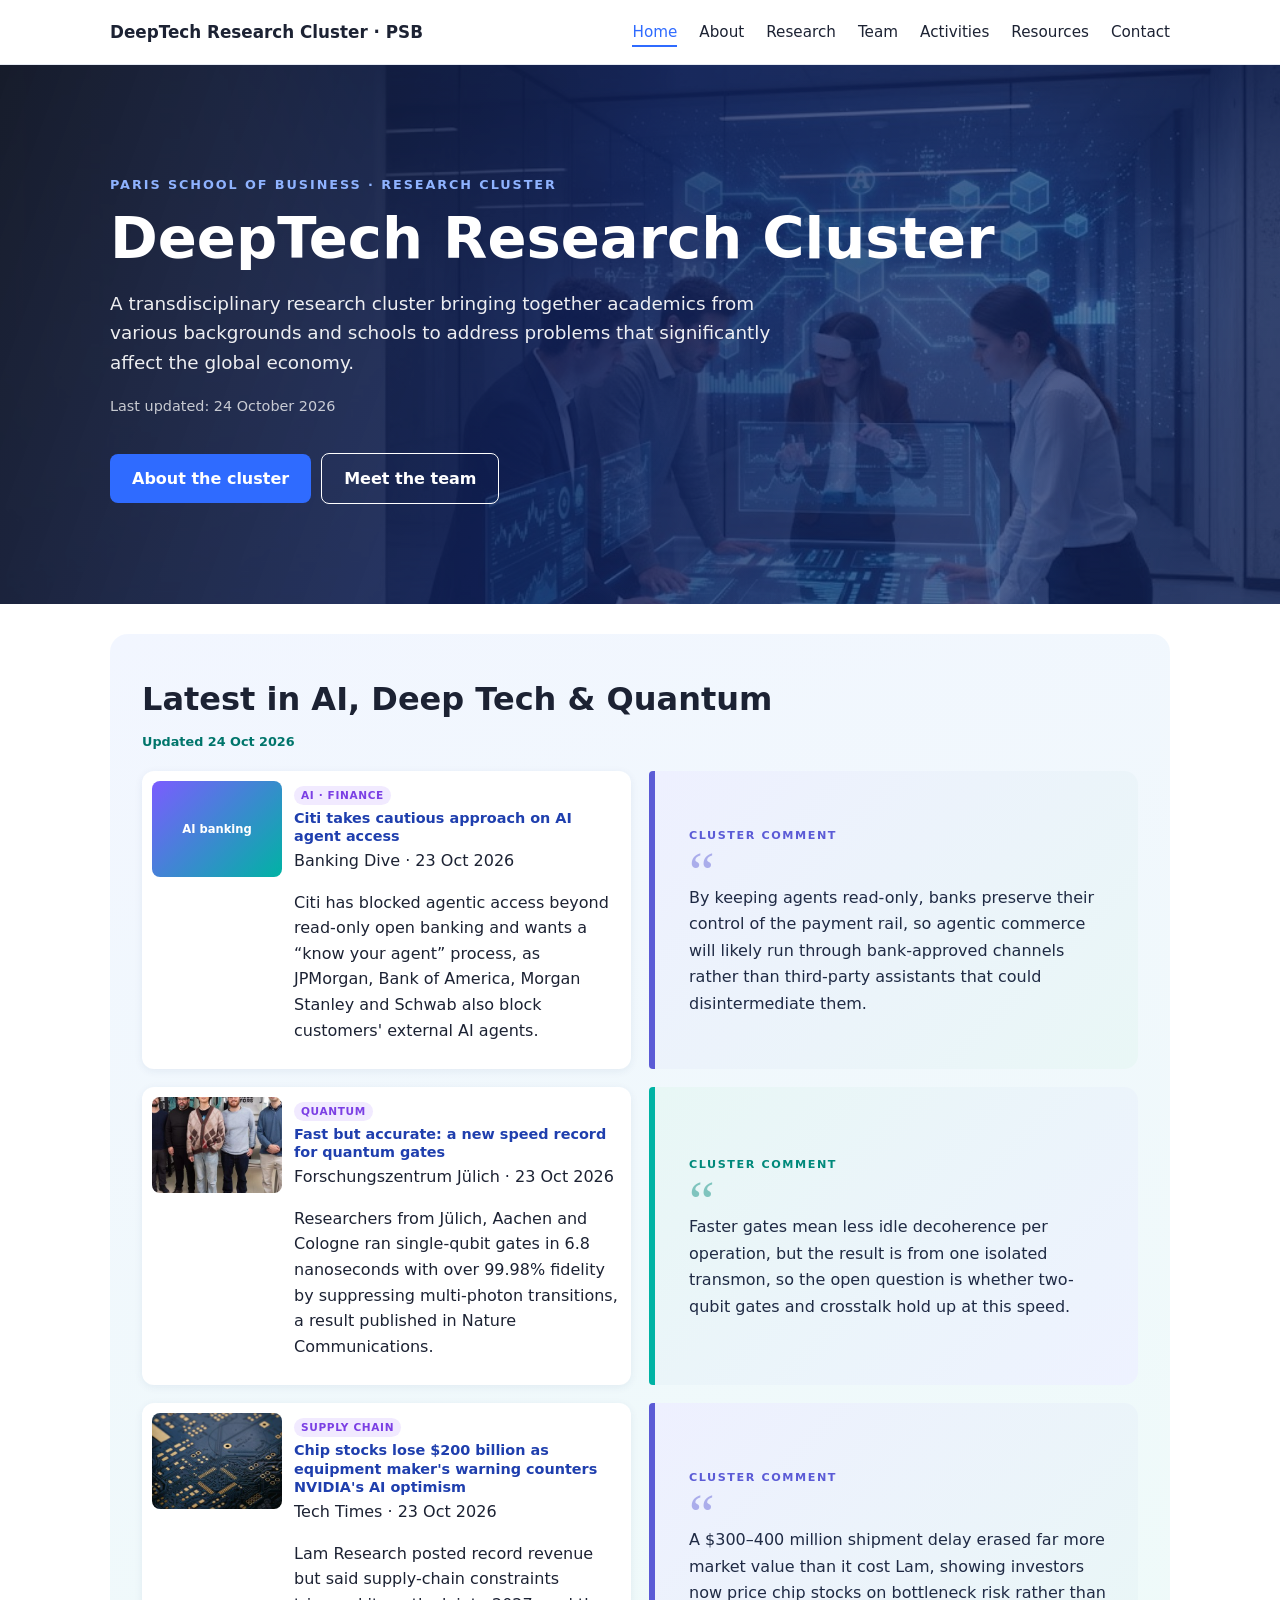
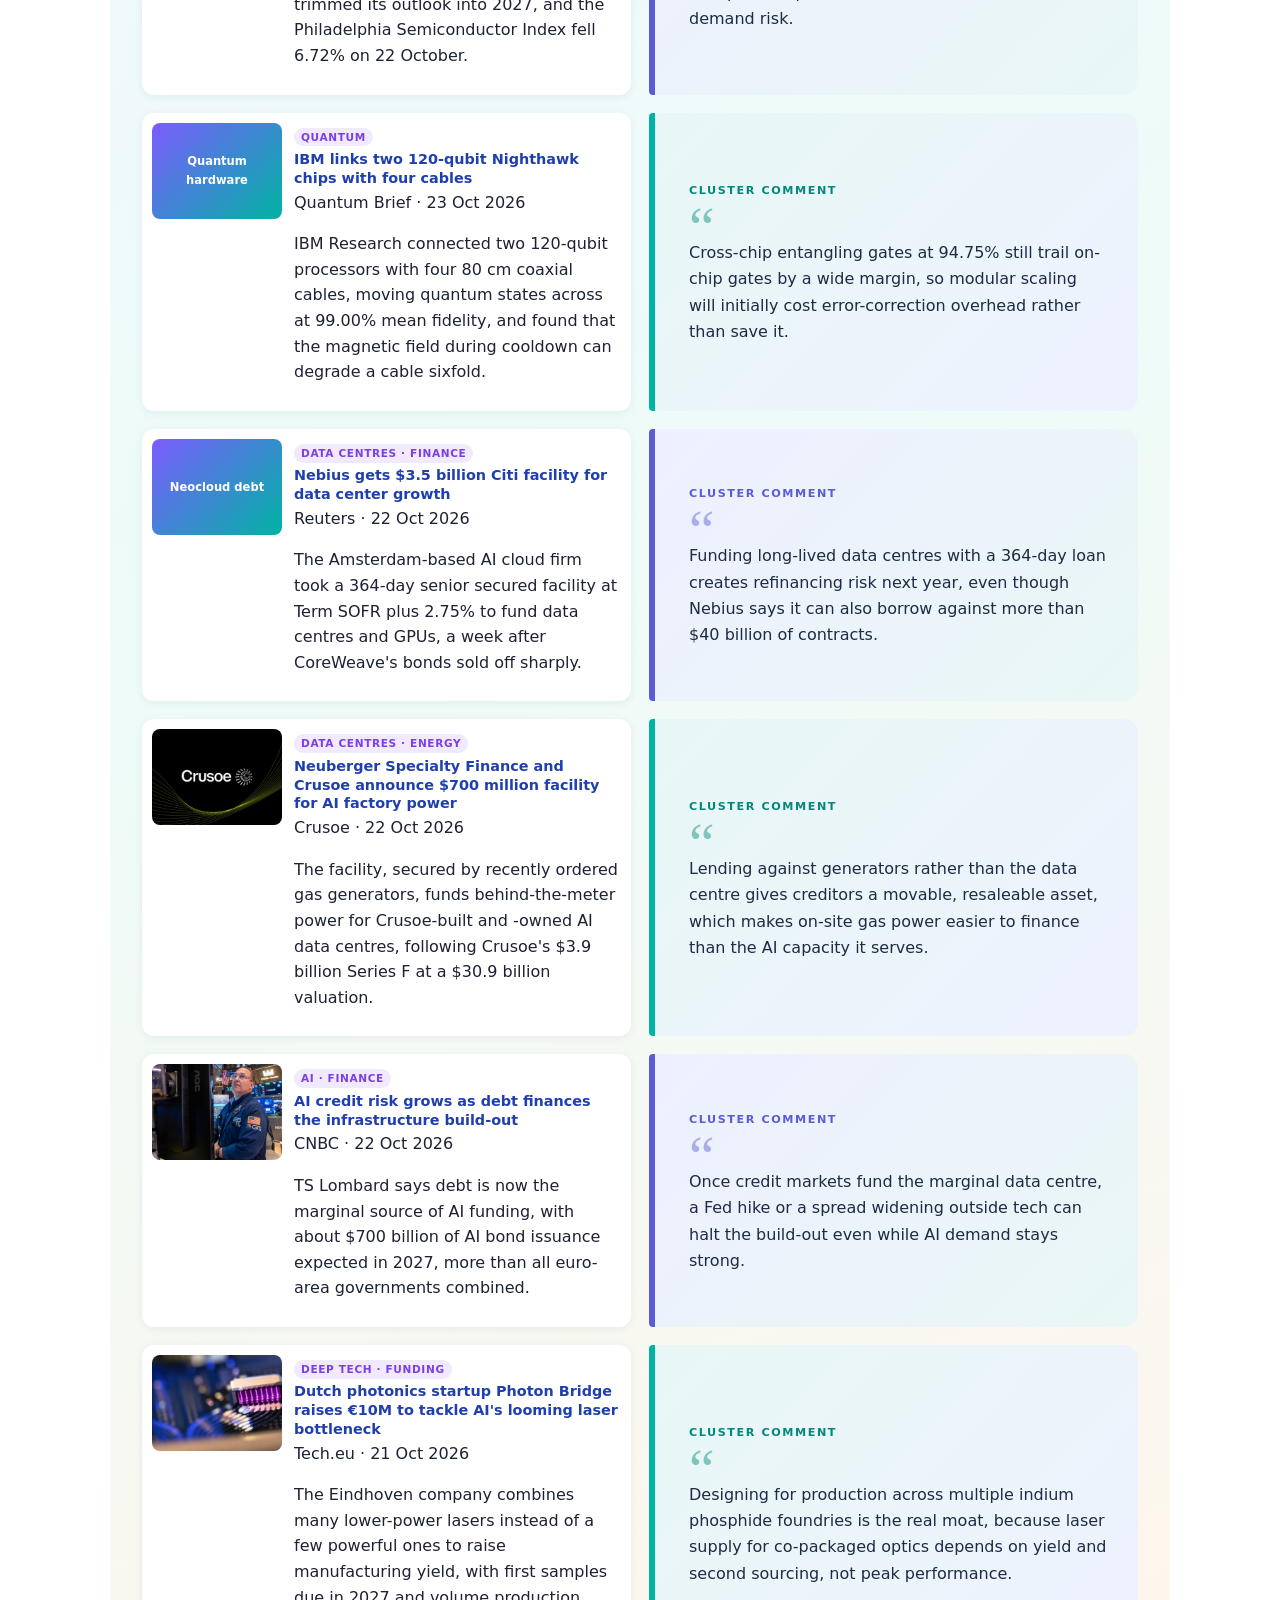
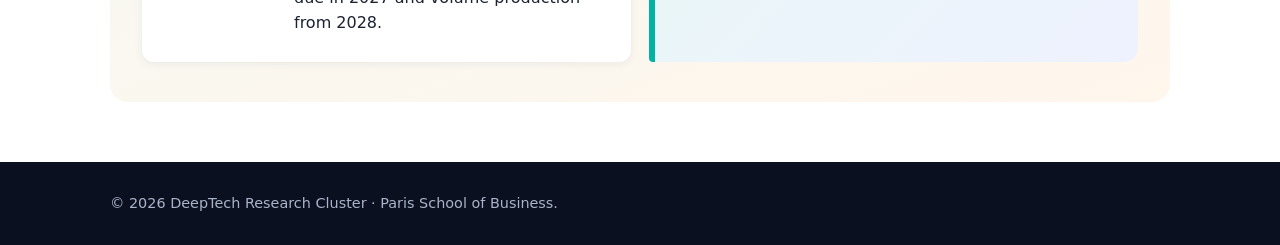
==== commit 53d06671: "News: refresh Latest in AI, Deep Tech & Quantum (24 Oct 2026)" ====
--- a/index.html
+++ b/index.html
@@ -3,5 +3,5 @@
 <link rel="stylesheet" href="style.css?v=4"></head><body>
 <header><nav class="wrap"><a href="index.html"><span class="brand">DeepTech Research Cluster · PSB</span></a><ul><li><a href="index.html" class="active" aria-current="page">Home</a></li><li><a href="about.html">About</a></li><li><a href="research.html">Research</a></li><li><a href="team.html">Team</a></li><li><a href="activities.html">Activities</a></li><li><a href="resources.html">Resources</a></li><li><a href="contact.html">Contact</a></li></ul></nav></header><section class="hero"><div class="wrap"><div class="eyebrow">Paris School of Business · Research Cluster</div><h1>DeepTech Research Cluster</h1>
 <p>A transdisciplinary research cluster bringing together academics from various backgrounds and schools to address problems that significantly affect the global economy.</p>
-<p class="updated">Last updated: 17 October 2026</p>
-<a class="btn" href="about.html">About the cluster</a><a class="btn alt" href="team.html">Meet the team</a></div></section><div class="wrap"><main><section id="news" class="newsfull"><div><h2>Latest in AI, Deep Tech &amp; Quantum</h2><p class="side-updated">Updated 17 Oct 2026</p><div class="news-row"><div class="news-left"><a class="newscard" href="https://www.anthropic.com/research/ecdsa-curve-origins" target="_blank" rel="noopener"><img class="thumb" src="assets/news/n-ecdsa.jpg" alt="" loading="lazy"><div><span class="pill">AI · Cryptography</span><h4>Claude reveals ECDSA curve origins</h4><div class="meta">Anthropic · 16 Oct 2026</div><p>An Anthropic model traced the NSA-supplied seeds of the NIST P-curves to a 1990s lrand48 random-number generator seeded with 1997–98 Unix timestamps, solving a 25-year mystery in under half an hour.</p></div></a></div><div class="take"><span class="take-sign">Cluster Comment</span><span class="qmark">&ldquo;</span><p>The real signal is that AI did in under 30 minutes what humans failed at for 25 years, so legacy cryptography in payments now deserves AI-assisted audits.</p></div></div><div class="news-row"><div class="news-left"><a class="newscard" href="https://thedeepdive.ca/anthropics-junk-credit-rating-went-unreported-during-35-billion-ai-financing/" target="_blank" rel="noopener"><img class="thumb" src="assets/news/n-kbra.jpg" alt="" loading="lazy"><div><span class="pill">AI · Finance</span><h4>Anthropic's junk credit rating went unreported during $35 billion AI financing</h4><div class="meta">The Deep Dive · 16 Oct 2026</div><p>KBRA rated Anthropic BB+, one notch below investment grade, before the Apollo-led $35bn chip financing; the $4.4bn junior tranche sold at about 8.5% versus 5.75% for Broadcom-guaranteed senior debt.</p></div></a></div><div class="take"><span class="take-sign">Cluster Comment</span><span class="qmark">&ldquo;</span><p>The 275-basis-point gap prices Anthropic as a high-yield credit, yet its obligations sit in SPVs off its own balance sheet, leaving AI-lab leverage largely invisible to equity investors.</p></div></div><div class="news-row"><div class="news-left"><a class="newscard" href="https://www.computerworld.com/article/4236641/ai-datacenter-capex-will-far-exceed-forecast-revenue-through-2030-3.html" target="_blank" rel="noopener"><img class="thumb" src="assets/news/n-capex.jpg" alt="" loading="lazy"><div><span class="pill">Data centres</span><h4>AI datacenter capex will far exceed forecast revenue through 2030</h4><div class="meta">Computerworld · 16 Oct 2026</div><p>Gartner estimates data-centre owners need $8.5 trillion in revenue through 2030 to cover capex, financing and returns, against at most $3.6 trillion of attributable AI revenue.</p></div></a></div><div class="take"><span class="take-sign">Cluster Comment</span><span class="qmark">&ldquo;</span><p>Hyperscalers can absorb the gap but neoclouds cannot, so the first losses will likely surface as neocloud consolidation and lender write-downs rather than in Big Tech earnings.</p></div></div><div class="news-row"><div class="news-left"><a class="newscard" href="https://www.taiwannews.com.tw/news/6459737" target="_blank" rel="noopener"><img class="thumb" src="assets/news/n-taiwan.jpg" alt="" loading="lazy"><div><span class="pill">Supply chain</span><h4>Taiwan to impose strict controls on AI chip exports to China</h4><div class="meta">Taiwan News · 16 Oct 2026</div><p>Taiwan will add advanced semiconductors and AI servers to its export control list, making unauthorised shipments to China a criminal offence under the Foreign Trade Act, in line with its US trade deal.</p></div></a></div><div class="take"><span class="take-sign">Cluster Comment</span><span class="qmark">&ldquo;</span><p>Smugglers so far faced only forgery and breach-of-trust charges, so criminal liability shifts compliance risk onto server integrators and resellers, though no effective date has been set.</p></div></div><div class="news-row"><div class="news-left"><a class="newscard" href="https://www.riken.jp/en/news_pubs/research_news/pr/2026/20261015_2/index.html" target="_blank" rel="noopener"><img class="thumb" src="assets/news/n-riken.jpg" alt="" loading="lazy"><div><span class="pill">Quantum</span><h4>A path toward larger quantum processors</h4><div class="meta">RIKEN · 16 Oct 2026</div><p>RIKEN researchers drove five silicon spin qubits in parallel through one shared microwave line, using pairwise calibration to cancel phase shifts and keep fidelity near 99.9% (Nature Physics).</p></div></a></div><div class="take"><span class="take-sign">Cluster Comment</span><span class="qmark">&ldquo;</span><p>Fidelity slipped from above 99.99% with three qubits to about 99.9% with five, so shared control lines may scale only until drive-induced decoherence, not calibration, becomes the binding constraint.</p></div></div><div class="news-row"><div class="news-left"><a class="newscard" href="https://www.dwavequantum.com/company/newsroom/press-release/d-wave-delivers-italy-s-first-annealing-quantum-computer/" target="_blank" rel="noopener"><img class="thumb" src="assets/news/n-dwave.jpg" alt="" loading="lazy"><div><span class="pill">Quantum</span><h4>D-Wave delivers Italy's first annealing quantum computer</h4><div class="meta">D-Wave · 15 Oct 2026</div><p>A 4,400+ qubit Advantage2 system, called VoltaB1, arrived in Como under a €10M deal in which Swiss Quantum Technology took half its capacity for five years, with an option to buy the system.</p></div></a></div><div class="take"><span class="take-sign">Cluster Comment</span><span class="qmark">&ldquo;</span><p>The deal structure is the story: buying 50% of capacity for five years with a purchase option turns a quantum computer into a leased infrastructure asset that financiers can underwrite.</p></div></div><div class="news-row"><div class="news-left"><a class="newscard" href="https://www.eu-startups.com/2026/10/nauta-secures-e60-million-first-close-for-sixth-fund-to-back-european-software-and-deeptech-startups/" target="_blank" rel="noopener"><img class="thumb" src="assets/news/n-nauta.jpg" alt="" loading="lazy"><div><span class="pill">Deep Tech · Funding</span><h4>Nauta secures €60 million first close for sixth fund to back European software and DeepTech startups</h4><div class="meta">EU-Startups · 15 Oct 2026</div><p>The London-based VC, anchored by €30M from the British Business Bank, targets €150–200M to back pre-seed to Series A B2B software and deep tech, including AI infrastructure and HPC.</p></div></a></div><div class="take"><span class="take-sign">Cluster Comment</span><span class="qmark">&ldquo;</span><p>With half the first close from a state bank and most late-stage capital still non-European, Europe's deep tech pipeline is publicly seeded but likely to be exited abroad.</p></div></div><div class="news-row"><div class="news-left"><a class="newscard" href="https://www.ionq.com/news/ionq-and-the-university-of-cambridge-open-the-ionq-quantum-innovation-centre-at-cavendish-laboratorys-ray-dolby-centre" target="_blank" rel="noopener"><img class="thumb" src="assets/news/n-ionq.jpg" alt="" loading="lazy"><div><span class="pill">Quantum</span><h4>IonQ and the University of Cambridge open the IonQ Quantum Innovation Centre</h4><div class="meta">IonQ · 15 Oct 2026</div><p>The centre at the Cavendish Laboratory's Ray Dolby Centre will host a 256-qubit Superion system and an on-campus quantum network, with nine initial projects including quantum portfolio optimisation.</p></div></a></div><div class="take"><span class="take-sign">Cluster Comment</span><span class="qmark">&ldquo;</span><p>Because the IP behind new network nodes feeds straight into IonQ's roadmap, the UK supplies the research talent while much of the commercial value may accrue to a US-listed firm.</p></div></div></div></section></main></div><footer><div class="wrap">© 2026 DeepTech Research Cluster · Paris School of Business.</div></footer></body></html>+<p class="updated">Last updated: 24 October 2026</p>
+<a class="btn" href="about.html">About the cluster</a><a class="btn alt" href="team.html">Meet the team</a></div></section><div class="wrap"><main><section id="news" class="newsfull"><div><h2>Latest in AI, Deep Tech &amp; Quantum</h2><p class="side-updated">Updated 24 Oct 2026</p><div class="news-row"><div class="news-left"><a class="newscard" href="https://www.bankingdive.com/news/citi-takes-cautious-approach-ai-agent-access/833849/" target="_blank" rel="noopener"><div class="thumb tagthumb">AI banking</div><div><span class="pill">AI · Finance</span><h4>Citi takes cautious approach on AI agent access</h4><div class="meta">Banking Dive · 23 Oct 2026</div><p>Citi has blocked agentic access beyond read-only open banking and wants a &ldquo;know your agent&rdquo; process, as JPMorgan, Bank of America, Morgan Stanley and Schwab also block customers' external AI agents.</p></div></a></div><div class="take"><span class="take-sign">Cluster Comment</span><span class="qmark">&ldquo;</span><p>By keeping agents read-only, banks preserve their control of the payment rail, so agentic commerce will likely run through bank-approved channels rather than third-party assistants that could disintermediate them.</p></div></div><div class="news-row"><div class="news-left"><a class="newscard" href="https://www.fz-juelich.de/en/news/archive/highlights/2026/speed-record-for-quantum-gates" target="_blank" rel="noopener"><img class="thumb" src="assets/news/n-julich.jpg" alt="" loading="lazy"><div><span class="pill">Quantum</span><h4>Fast but accurate: a new speed record for quantum gates</h4><div class="meta">Forschungszentrum Jülich · 23 Oct 2026</div><p>Researchers from Jülich, Aachen and Cologne ran single-qubit gates in 6.8 nanoseconds with over 99.98% fidelity by suppressing multi-photon transitions, a result published in Nature Communications.</p></div></a></div><div class="take"><span class="take-sign">Cluster Comment</span><span class="qmark">&ldquo;</span><p>Faster gates mean less idle decoherence per operation, but the result is from one isolated transmon, so the open question is whether two-qubit gates and crosstalk hold up at this speed.</p></div></div><div class="news-row"><div class="news-left"><a class="newscard" href="https://www.techtimes.com/articles/329406/20261023/chip-stocks-lose-200-billion-equipment-makers-warning-counters-nvidias-ai-optimism.htm" target="_blank" rel="noopener"><img class="thumb" src="assets/news/n-chipsell.jpg" alt="" loading="lazy"><div><span class="pill">Supply chain</span><h4>Chip stocks lose $200 billion as equipment maker's warning counters NVIDIA's AI optimism</h4><div class="meta">Tech Times · 23 Oct 2026</div><p>Lam Research posted record revenue but said supply-chain constraints trimmed its outlook into 2027, and the Philadelphia Semiconductor Index fell 6.72% on 22 October.</p></div></a></div><div class="take"><span class="take-sign">Cluster Comment</span><span class="qmark">&ldquo;</span><p>A $300–400 million shipment delay erased far more market value than it cost Lam, showing investors now price chip stocks on bottleneck risk rather than demand risk.</p></div></div><div class="news-row"><div class="news-left"><a class="newscard" href="https://quantum-brief.com/blog/news-2026-10-23-ibm-l-coupler-two-nighthawks/" target="_blank" rel="noopener"><div class="thumb tagthumb">Quantum hardware</div><div><span class="pill">Quantum</span><h4>IBM links two 120-qubit Nighthawk chips with four cables</h4><div class="meta">Quantum Brief · 23 Oct 2026</div><p>IBM Research connected two 120-qubit processors with four 80 cm coaxial cables, moving quantum states across at 99.00% mean fidelity, and found that the magnetic field during cooldown can degrade a cable sixfold.</p></div></a></div><div class="take"><span class="take-sign">Cluster Comment</span><span class="qmark">&ldquo;</span><p>Cross-chip entangling gates at 94.75% still trail on-chip gates by a wide margin, so modular scaling will initially cost error-correction overhead rather than save it.</p></div></div><div class="news-row"><div class="news-left"><a class="newscard" href="https://www.streetinsider.com/Reuters/Nebius+gets+%243.5+billion+Citi+facility+for+data+center+growth/27218830.html" target="_blank" rel="noopener"><div class="thumb tagthumb">Neocloud debt</div><div><span class="pill">Data centres · Finance</span><h4>Nebius gets $3.5 billion Citi facility for data center growth</h4><div class="meta">Reuters · 22 Oct 2026</div><p>The Amsterdam-based AI cloud firm took a 364-day senior secured facility at Term SOFR plus 2.75% to fund data centres and GPUs, a week after CoreWeave's bonds sold off sharply.</p></div></a></div><div class="take"><span class="take-sign">Cluster Comment</span><span class="qmark">&ldquo;</span><p>Funding long-lived data centres with a 364-day loan creates refinancing risk next year, even though Nebius says it can also borrow against more than $40 billion of contracts.</p></div></div><div class="news-row"><div class="news-left"><a class="newscard" href="https://www.crusoe.ai/resources/newsroom/neuberger-and-crusoe-announce-700-million-facility" target="_blank" rel="noopener"><img class="thumb" src="assets/news/n-crusoe.jpg" alt="" loading="lazy"><div><span class="pill">Data centres · Energy</span><h4>Neuberger Specialty Finance and Crusoe announce $700 million facility for AI factory power</h4><div class="meta">Crusoe · 22 Oct 2026</div><p>The facility, secured by recently ordered gas generators, funds behind-the-meter power for Crusoe-built and -owned AI data centres, following Crusoe's $3.9 billion Series F at a $30.9 billion valuation.</p></div></a></div><div class="take"><span class="take-sign">Cluster Comment</span><span class="qmark">&ldquo;</span><p>Lending against generators rather than the data centre gives creditors a movable, resaleable asset, which makes on-site gas power easier to finance than the AI capacity it serves.</p></div></div><div class="news-row"><div class="news-left"><a class="newscard" href="https://www.cnbc.com/2026/10/22/ai-credit-risk-debt.html" target="_blank" rel="noopener"><img class="thumb" src="assets/news/n-aicredit.jpg" alt="" loading="lazy"><div><span class="pill">AI · Finance</span><h4>AI credit risk grows as debt finances the infrastructure build-out</h4><div class="meta">CNBC · 22 Oct 2026</div><p>TS Lombard says debt is now the marginal source of AI funding, with about $700 billion of AI bond issuance expected in 2027, more than all euro-area governments combined.</p></div></a></div><div class="take"><span class="take-sign">Cluster Comment</span><span class="qmark">&ldquo;</span><p>Once credit markets fund the marginal data centre, a Fed hike or a spread widening outside tech can halt the build-out even while AI demand stays strong.</p></div></div><div class="news-row"><div class="news-left"><a class="newscard" href="https://tech.eu/2026/10/21/dutch-photonics-startup-photon-bridge-raises-eur10m-to-tackle-ais-looming-laser-bottleneck/" target="_blank" rel="noopener"><img class="thumb" src="assets/news/n-photonbridge.jpg" alt="" loading="lazy"><div><span class="pill">Deep Tech · Funding</span><h4>Dutch photonics startup Photon Bridge raises €10M to tackle AI's looming laser bottleneck</h4><div class="meta">Tech.eu · 21 Oct 2026</div><p>The Eindhoven company combines many lower-power lasers instead of a few powerful ones to raise manufacturing yield, with first samples due in 2027 and volume production from 2028.</p></div></a></div><div class="take"><span class="take-sign">Cluster Comment</span><span class="qmark">&ldquo;</span><p>Designing for production across multiple indium phosphide foundries is the real moat, because laser supply for co-packaged optics depends on yield and second sourcing, not peak performance.</p></div></div></div></section></main></div><footer><div class="wrap">© 2026 DeepTech Research Cluster · Paris School of Business.</div></footer></body></html>
